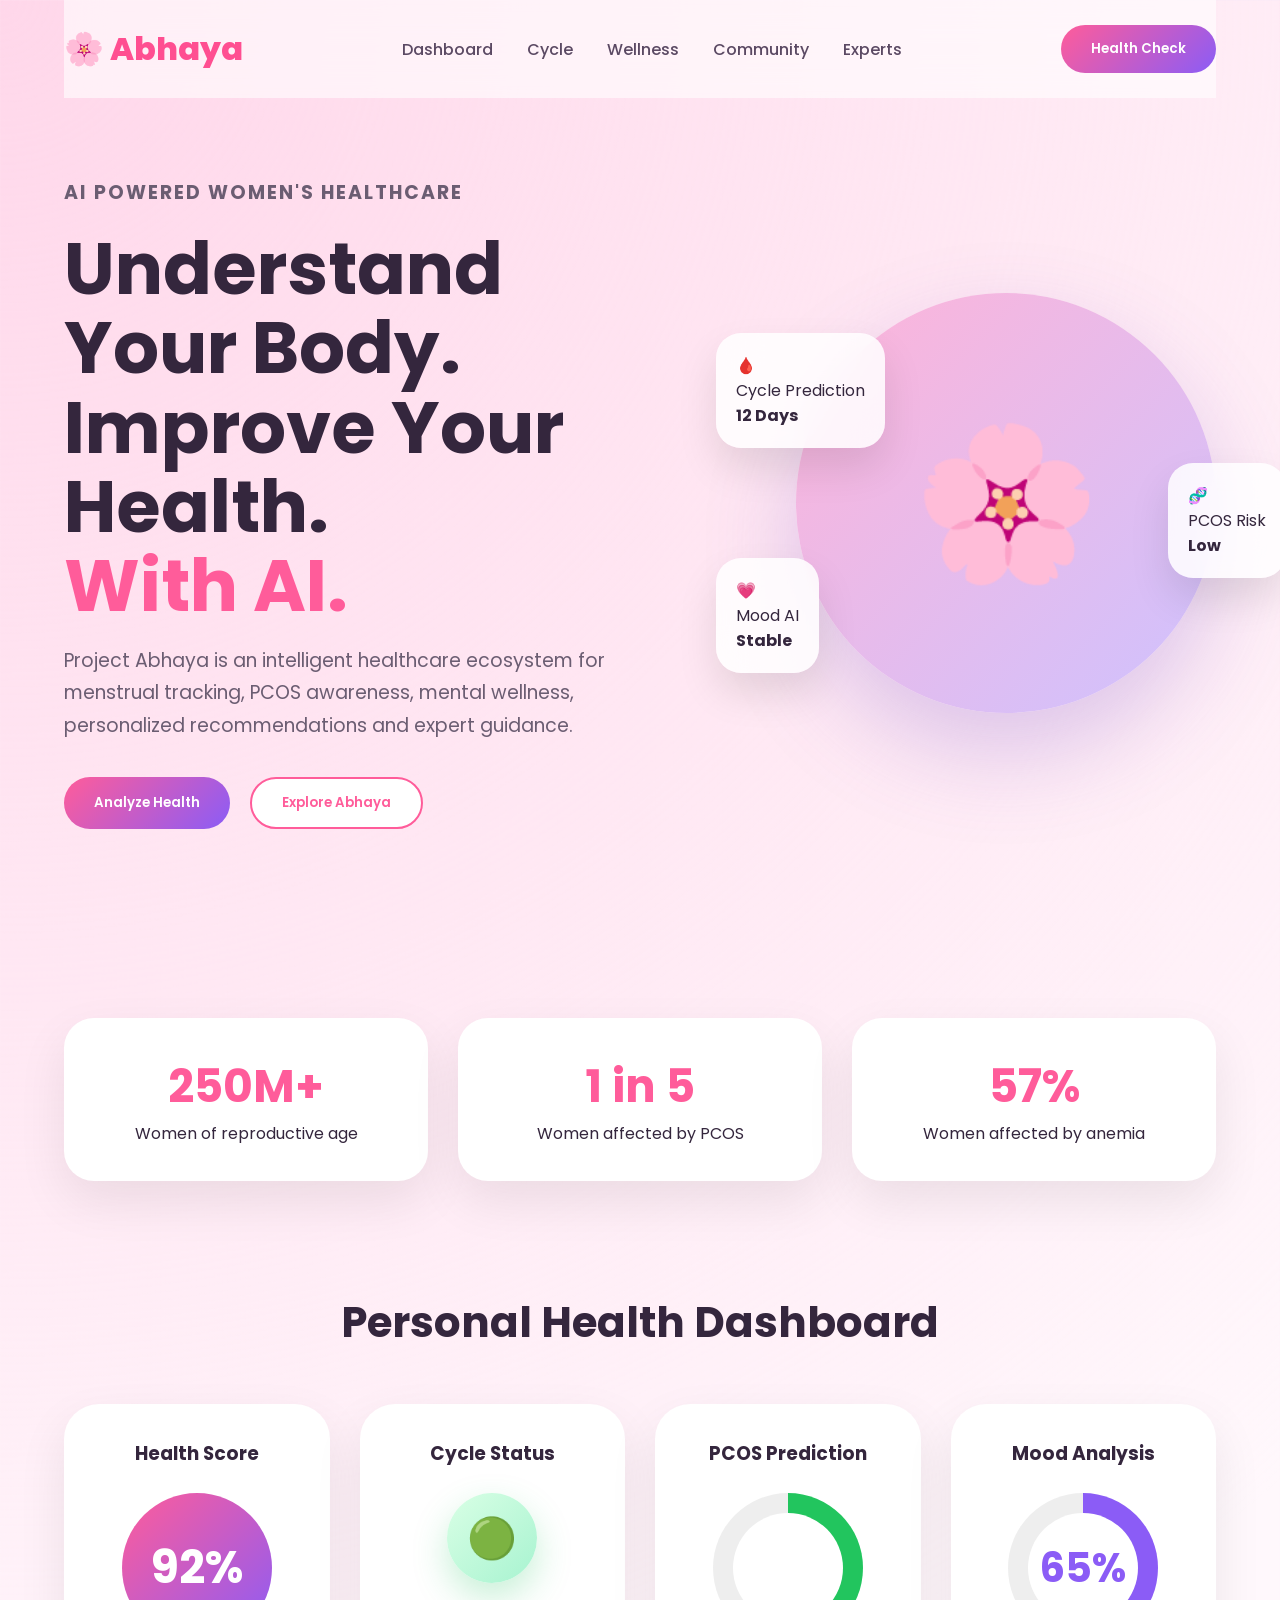
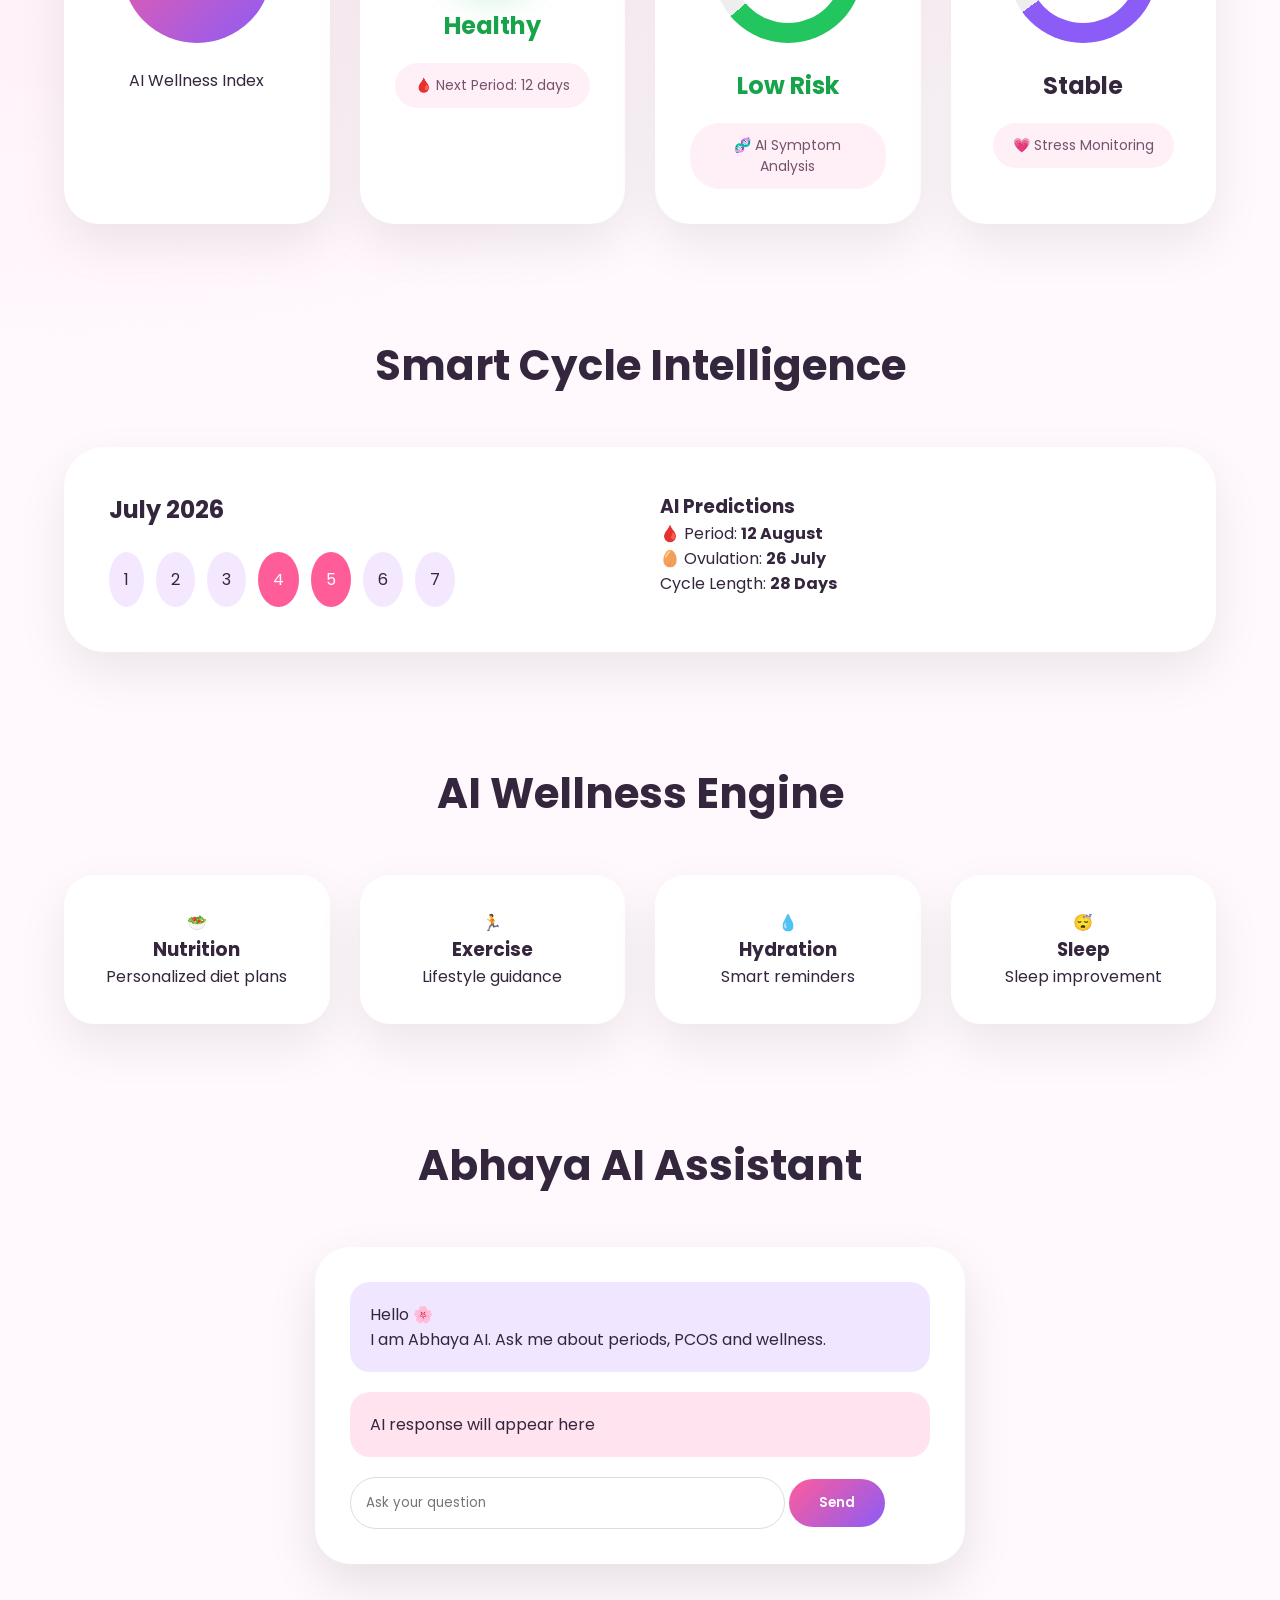
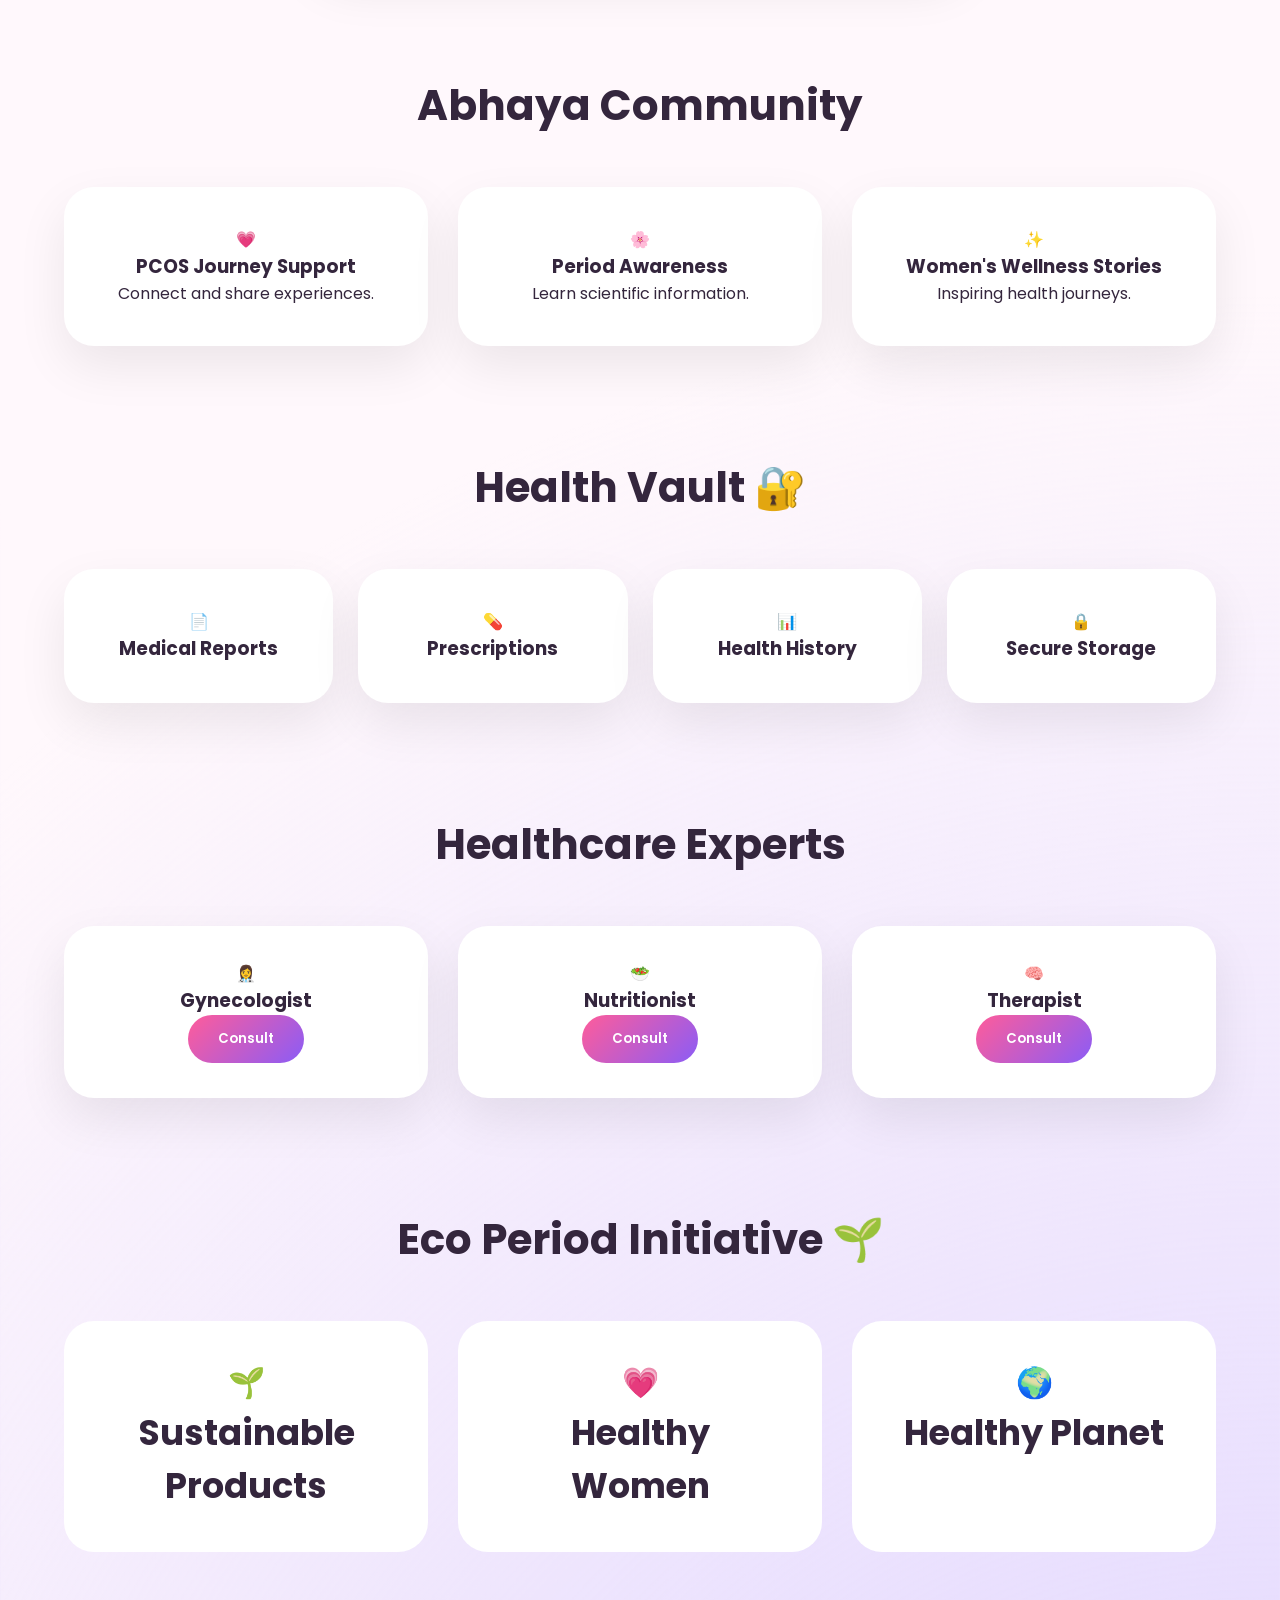
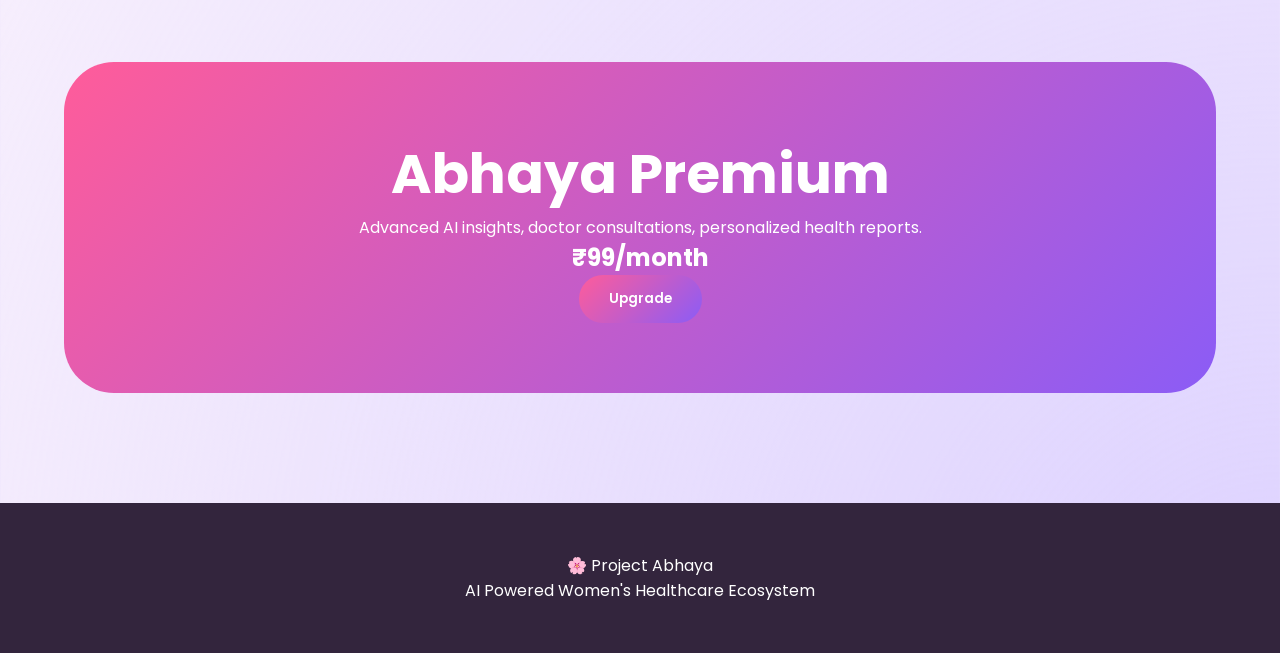
==== index.html @ 9168a709 "initial commit" ====
<!DOCTYPE html>
<html lang="en">

<head>

<meta charset="UTF-8">

<meta name="viewport" content="width=device-width, initial-scale=1.0">

<title>Project Abhaya | AI Women's Healthcare</title>


<link rel="stylesheet" href="style.css">


<link href="https://fonts.googleapis.com/css2?family=Poppins:wght@300;400;500;600;700;800&display=swap" rel="stylesheet">


</head>


<body>



<!-- NAVBAR -->

<nav>


<div class="logo">

🌸 Abhaya

</div>



<div class="nav-links">


<a href="#dashboard">
Dashboard
</a>


<a href="#cycle">
Cycle
</a>


<a href="#wellness">
Wellness
</a>


<a href="#community">
Community
</a>


<a href="#experts">
Experts
</a>


</div>



<button onclick="openAssessment()">

Health Check

</button>



</nav>







<!-- HERO SECTION -->


<section class="hero">



<div class="hero-text">


<p class="badge">

AI POWERED WOMEN'S HEALTHCARE

</p>



<h1>

Understand Your Body.

<br>

Improve Your Health.

<br>

<span>
With AI.
</span>


</h1>



<p>

Project Abhaya is an intelligent healthcare ecosystem
for menstrual tracking, PCOS awareness, mental wellness,
personalized recommendations and expert guidance.

</p>



<div class="hero-buttons">


<button onclick="openAssessment()">

Analyze Health

</button>



<button class="secondary">

Explore Abhaya

</button>



</div>


</div>






<div class="hero-image">


<div class="ai-orb">

🌸

</div>



<div class="floating-box box1">

🩸

<br>

Cycle Prediction

<br>

<b>

12 Days

</b>


</div>



<div class="floating-box box2">

🧬

<br>

PCOS Risk

<br>

<b>

Low

</b>


</div>



<div class="floating-box box3">

💗

<br>

Mood AI

<br>

<b>

Stable

</b>


</div>



</div>



</section>








<!-- STATISTICS -->


<section class="stats">


<div class="stat-card">

<h2>

250M+

</h2>

<p>

Women of reproductive age

</p>

</div>



<div class="stat-card">

<h2>

1 in 5

</h2>

<p>

Women affected by PCOS

</p>

</div>



<div class="stat-card">

<h2>

57%

</h2>

<p>

Women affected by anemia

</p>

</div>



</section>









<!-- HEALTH ASSESSMENT POPUP -->


<div id="popup">



<div class="assessment-card">



<h2>

🌸 Health Assessment

</h2>




<label>

Age

</label>


<input 
id="age"
type="number"
placeholder="Enter your age">






<label>

Cycle Pattern

</label>



<select id="cycle">


<option value="regular">

Regular

</option>


<option value="irregular">

Irregular

</option>


</select>






<label>

Symptoms

</label>




<div class="symptom">

<input id="acne" type="checkbox">

<span>

Acne

</span>

</div>





<div class="symptom">

<input id="hair" type="checkbox">

<span>

Hair Loss

</span>

</div>






<div class="symptom">

<input id="pain" type="checkbox">

<span>

Severe Pain

</span>

</div>







<div class="symptom">

<input id="weight" type="checkbox">

<span>

Weight Changes

</span>

</div>







<button onclick="generateReport()">

Generate AI Report

</button>



</div>


</div>









<!-- DASHBOARD -->


<section id="dashboard">


<h2 class="title">
Personal Health Dashboard
</h2>


<div class="dashboard">



<div class="dashboard-card">


<h3>
Health Score
</h3>


<div class="health-score" id="score">

92%

</div>


<p>
AI Wellness Index
</p>


</div>






<div class="dashboard-card">


<h3>
Cycle Status
</h3>


<div class="status-circle">

🟢

</div>


<h2 class="healthy">
Healthy
</h2>


<div class="info-pill">

🩸 Next Period: 12 days

</div>


</div>







<div class="dashboard-card">


<h3>
PCOS Prediction
</h3>



<div class="risk-meter">


<div class="risk-fill"></div>


</div>



<h2 class="low-risk">

Low Risk

</h2>


<div class="info-pill">

🧬 AI Symptom Analysis

</div>



</div>








<div class="dashboard-card">


<h3>
Mood Analysis
</h3>




<div class="mood-circle">


65%

</div>




<h2>

Stable

</h2>



<div class="info-pill">

💗 Stress Monitoring

</div>



</div>





</div>


</section>








<!-- CYCLE TRACKER -->


<section id="cycle">


<h2 class="title">

Smart Cycle Intelligence

</h2>




<div class="cycle-container">



<div class="calendar">


<h2>

July 2026

</h2>



<div class="days">


<span>
1
</span>

<span>
2
</span>

<span>
3
</span>

<span class="period">
4
</span>


<span class="period">
5
</span>


<span>
6
</span>


<span>
7
</span>



</div>


</div>





<div class="prediction">


<h3>

AI Predictions

</h3>


<p>

🩸 Period:
<b>
12 August
</b>

</p>



<p>

🥚 Ovulation:
<b>
26 July
</b>

</p>



<p>

Cycle Length:
<b>
28 Days
</b>

</p>


</div>



</div>


</section>









<!-- WELLNESS -->


<section id="wellness">


<h2 class="title">

AI Wellness Engine

</h2>



<div class="cards">



<div class="feature">

🥗

<h3>

Nutrition

</h3>


<p>

Personalized diet plans

</p>


</div>




<div class="feature">

🏃

<h3>

Exercise

</h3>


<p>

Lifestyle guidance

</p>


</div>





<div class="feature">

💧

<h3>

Hydration

</h3>


<p>

Smart reminders

</p>


</div>





<div class="feature">

😴

<h3>

Sleep

</h3>


<p>

Sleep improvement

</p>


</div>




</div>


</section>









<!-- AI CHAT -->


<section>


<h2 class="title">

Abhaya AI Assistant

</h2>




<div class="chat">


<div class="bot">

Hello 🌸

<br>

I am Abhaya AI.

Ask me about periods, PCOS and wellness.

</div>




<div id="reply">

AI response will appear here

</div>





<input id="question" placeholder="Ask your question">



<button onclick="chat()">

Send

</button>




</div>


</section>









<!-- COMMUNITY -->


<section id="community">


<h2 class="title">

Abhaya Community

</h2>



<div class="community-grid">


<div class="community-card">

💗

<h3>

PCOS Journey Support

</h3>


<p>

Connect and share experiences.

</p>


</div>





<div class="community-card">

🌸

<h3>

Period Awareness

</h3>


<p>

Learn scientific information.

</p>


</div>





<div class="community-card">

✨

<h3>

Women's Wellness Stories

</h3>


<p>

Inspiring health journeys.

</p>


</div>



</div>


</section>









<!-- HEALTH VAULT -->


<section>


<h2 class="title">

Health Vault 🔐

</h2>




<div class="vault-grid">


<div class="vault-card">

📄

<h3>

Medical Reports

</h3>

</div>



<div class="vault-card">

💊

<h3>

Prescriptions

</h3>

</div>



<div class="vault-card">

📊

<h3>

Health History

</h3>

</div>



<div class="vault-card">

🔒

<h3>

Secure Storage

</h3>

</div>



</div>


</section>








<!-- EXPERTS -->


<section id="experts">


<h2 class="title">

Healthcare Experts

</h2>



<div class="cards">



<div class="feature">

👩‍⚕️

<h3>

Gynecologist

</h3>


<button>

Consult

</button>


</div>





<div class="feature">

🥗

<h3>

Nutritionist

</h3>


<button>

Consult

</button>


</div>





<div class="feature">

🧠

<h3>

Therapist

</h3>


<button>

Consult

</button>


</div>




</div>


</section>









<!-- ECO -->


<section>


<h2 class="title">

Eco Period Initiative 🌱

</h2>



<div class="eco">



<div>

🌱

<h3>

Sustainable Products

</h3>

</div>



<div>

💗

<h3>

Healthy Women

</h3>

</div>




<div>

🌍

<h3>

Healthy Planet

</h3>

</div>



</div>


</section>








<!-- PREMIUM -->


<section>


<div class="premium">


<h1>

Abhaya Premium

</h1>



<p>

Advanced AI insights,
doctor consultations,
personalized health reports.

</p>



<h2>

₹99/month

</h2>



<button>

Upgrade

</button>



</div>


</section>








<footer>


🌸 Project Abhaya

<br>

AI Powered Women's Healthcare Ecosystem


</footer>





<script src="script.js"></script>


</body>

</html>
---- style.css ----
/* =========================================
   PROJECT ABHAYA
   FINAL COMPLETE STYLE.CSS
========================================= */


*{
    margin:0;
    padding:0;
    box-sizing:border-box;
    font-family:'Poppins',sans-serif;
}


html{

    scroll-behavior:smooth;

}



body{

    background:
    radial-gradient(circle at top left,#ffd7ea,transparent 35%),
    radial-gradient(circle at bottom right,#ddd2ff,transparent 35%),
    #fff8fc;


    color:#34263d;

    overflow-x:hidden;

}





/* ================= NAVBAR ================= */


nav{

    width:90%;

    margin:auto;

    padding:25px 0;


    display:flex;

    justify-content:space-between;

    align-items:center;


    position:sticky;

    top:0;

    z-index:100;


    background:rgba(255,255,255,.6);

    backdrop-filter:blur(20px);

}



.logo{

    font-size:32px;

    font-weight:800;

    color:#ff4f91;

}



.nav-links a{


    text-decoration:none;

    color:#5b4963;

    margin:0 15px;

    font-weight:500;

}



.nav-links a:hover{

    color:#ff4f91;

}







button{


    border:none;

    padding:14px 30px;

    border-radius:40px;


    background:

    linear-gradient(135deg,#ff5c9a,#8b5cf6);


    color:white;


    font-weight:600;


    cursor:pointer;


    transition:.3s;


}



button:hover{


    transform:translateY(-4px);


    box-shadow:

    0 15px 30px rgba(255,92,154,.3);


}









/* ================= HERO ================= */


.hero{


    width:90%;

    min-height:90vh;

    margin:auto;


    display:flex;

    justify-content:space-between;

    align-items:center;


}



.hero-text{


    width:52%;


}



.badge{


    color:#ff5c9a;

    font-weight:700;

    letter-spacing:2px;


}




.hero h1{


    font-size:72px;


    line-height:1.1;


    margin:20px 0;


}




.hero h1 span{


    color:#ff5c9a;


}





.hero p{


    color:#6b5d72;

    font-size:19px;

    line-height:1.7;


}



.hero-buttons{


    margin-top:35px;


    display:flex;

    gap:20px;


}



.secondary{


    background:white;

    color:#ff5c9a;

    border:2px solid #ff5c9a;


}






/* HERO VISUAL */


.hero-image{

    position:relative;

}



.ai-orb{


    height:420px;

    width:420px;


    border-radius:50%;


    display:flex;

    justify-content:center;

    align-items:center;


    font-size:150px;


    background:

    linear-gradient(135deg,#ffb4d8,#cec2ff);


    box-shadow:

    0 40px 90px rgba(120,80,200,.25);


    animation:float 4s infinite;


}



@keyframes float{


50%{

transform:translateY(-25px);

}


}



.floating-box{


    position:absolute;


    background:rgba(255,255,255,.85);


    padding:20px;


    border-radius:25px;


    box-shadow:

    0 20px 40px rgba(0,0,0,.1);


    backdrop-filter:blur(20px);


}



.box1{

    top:40px;

    left:-80px;


}


.box2{


    right:-70px;

    top:170px;


}



.box3{


    bottom:40px;

    left:-80px;


}









/* ================= GENERAL ================= */


section{


    width:90%;

    margin:110px auto;


}



.title{


    text-align:center;


    font-size:42px;


    margin-bottom:50px;


}









/* ================= STATS ================= */


.stats{


    display:grid;


    grid-template-columns:repeat(3,1fr);


    gap:30px;


}



.stat-card{


    background:white;


    padding:35px;


    border-radius:30px;


    text-align:center;


    box-shadow:

    0 20px 50px rgba(0,0,0,.08);


}



.stat-card h2{


    font-size:45px;


    color:#ff5c9a;


}










/* ================= DASHBOARD ================= */



.dashboard{


    display:grid;


    grid-template-columns:repeat(auto-fit,minmax(250px,1fr));


    gap:30px;


}



.dashboard-card{


    background:white;


    padding:35px;


    border-radius:35px;


    text-align:center;


    box-shadow:

    0 20px 50px rgba(0,0,0,.08);


}



.health-score{


    height:150px;


    width:150px;


    margin:25px auto;


    border-radius:50%;


    display:flex;


    align-items:center;


    justify-content:center;


    background:

    linear-gradient(135deg,#ff5c9a,#8b5cf6);


    color:white;


    font-size:45px;


    font-weight:700;


}









/* ================= CYCLE ================= */


.cycle-container{


    display:grid;


    grid-template-columns:1fr 1fr;


    gap:40px;


    background:white;


    padding:45px;


    border-radius:40px;


    box-shadow:

    0 20px 50px rgba(0,0,0,.08);


}



.days{


    display:flex;

    flex-wrap:wrap;

    gap:12px;

    margin-top:25px;


}



.days span{


    background:#f4e8ff;


    padding:15px;


    border-radius:50%;


}



.days .period{


    background:#ff5c9a;

    color:white;


}









/* ================= FEATURE CARDS ================= */



.cards{


    display:grid;


    grid-template-columns:repeat(auto-fit,minmax(220px,1fr));


    gap:30px;


}



.feature{


    background:white;


    padding:35px;


    border-radius:30px;


    text-align:center;


    box-shadow:

    0 20px 50px rgba(0,0,0,.08);


    transition:.3s;


}



.feature:hover{


    transform:translateY(-12px);


}









/* ================= CHAT ================= */



.chat{


    max-width:650px;


    margin:auto;


    background:white;


    padding:35px;


    border-radius:35px;


    box-shadow:

    0 20px 50px rgba(0,0,0,.1);


}



.bot{


    background:#f1e6ff;


    padding:20px;


    border-radius:20px;


}



#reply{


    background:#ffe3ef;


    padding:20px;


    border-radius:20px;


    margin:20px 0;


}



.chat input{


    width:75%;


    padding:15px;


    border-radius:30px;


    border:1px solid #ddd;


}









/* ================= COMMUNITY ================= */


.community-grid{


    display:grid;


    grid-template-columns:repeat(3,1fr);


    gap:30px;


}



.community-card{


    background:white;


    padding:40px;


    border-radius:30px;


    text-align:center;


    box-shadow:

    0 20px 50px rgba(0,0,0,.08);


    transition:.3s;


}



.community-card:hover{


    transform:translateY(-10px);


}









/* ================= VAULT ================= */


.vault-grid{


    display:grid;


    grid-template-columns:repeat(4,1fr);


    gap:25px;


}



.vault-card{


    background:white;


    padding:40px;


    border-radius:30px;


    text-align:center;


    box-shadow:

    0 20px 50px rgba(0,0,0,.08);


}









/* ================= ECO ================= */


.eco{


    display:grid;


    grid-template-columns:repeat(3,1fr);


    gap:30px;


}



.eco div{


    background:white;


    padding:40px;


    border-radius:30px;


    text-align:center;


    font-size:30px;


}









/* ================= PREMIUM ================= */


.premium{


    padding:70px;


    border-radius:50px;


    text-align:center;


    color:white;


    background:

    linear-gradient(135deg,#ff5c9a,#8b5cf6);


}



.premium h1{


    font-size:55px;


}









/* ================= ASSESSMENT POPUP ================= */


#popup{


    position:fixed;


    inset:0;


    background:rgba(20,10,30,.5);


    display:none;


    justify-content:center;


    align-items:center;


    padding:20px;


    z-index:9999;


    overflow-y:auto;


}




.assessment-card{


    width:100%;


    max-width:430px;


    max-height:90vh;


    overflow-y:auto;


    background:white;


    padding:35px;


    border-radius:35px;


    box-shadow:

    0 30px 80px rgba(0,0,0,.25);


}





.assessment-card h2{


    text-align:center;


    color:#ff4f91;


    margin-bottom:25px;


}





.assessment-card label{


    display:block;


    margin-top:15px;


    margin-bottom:8px;


    font-weight:600;


}





.assessment-card input,
.assessment-card select{


    width:100%;


    padding:14px;


    border-radius:15px;


    border:1px solid #ddd;


}





.symptom{


    display:flex;


    align-items:center;


    gap:12px;


    background:#fff0f7;


    padding:12px;


    border-radius:15px;


    margin:10px 0;


}



.symptom input{


    width:18px;


}






.assessment-card button{


    width:100%;


    margin-top:20px;


}









footer{


    padding:50px;


    text-align:center;


    background:#33253d;


    color:white;


}









/* ================= MOBILE ================= */



@media(max-width:900px){


nav{


    flex-direction:column;


    gap:20px;


}



.nav-links{


    display:none;


}



.hero{


    flex-direction:column;


    text-align:center;


}



.hero-text{


    width:100%;


}



.hero h1{


    font-size:45px;


}



.ai-orb{


    height:300px;


    width:300px;


    font-size:100px;


}



.stats,
.community-grid,
.vault-grid,
.eco{


    grid-template-columns:1fr;


}



.cycle-container{


    grid-template-columns:1fr;


}



.hero-buttons{


    justify-content:center;


}


}
/* ================= DASHBOARD ENHANCEMENTS ================= */



.status-circle{

    height:90px;
    width:90px;

    margin:25px auto;

    border-radius:50%;

    display:flex;

    align-items:center;
    justify-content:center;

    font-size:40px;


    background:
    linear-gradient(135deg,#d9ffe5,#a7f3d0);


    box-shadow:
    0 15px 35px rgba(34,197,94,.25);

}



.healthy{

    color:#16a34a;

}





.info-pill{

    margin-top:20px;

    display:inline-block;

    padding:12px 20px;

    border-radius:30px;


    background:#fff0f7;


    color:#76536d;

    font-size:14px;

}






/* PCOS RISK */

.risk-meter{

    width:150px;

    height:150px;

    margin:25px auto;


    border-radius:50%;


    background:

    conic-gradient(
    #22c55e 0deg,
    #22c55e 230deg,
    #eee 230deg
    );


    display:flex;

    align-items:center;

    justify-content:center;


    position:relative;

}



.risk-meter::after{


    content:"";

    height:110px;

    width:110px;


    background:white;

    border-radius:50%;


    position:absolute;


}





.low-risk{


    color:#16a34a;

}






/* MOOD */

.mood-circle{


    height:150px;

    width:150px;


    margin:25px auto;


    border-radius:50%;


    display:flex;

    align-items:center;

    justify-content:center;


    font-size:40px;

    font-weight:700;


    color:#8b5cf6;



    background:

    conic-gradient(
    #8b5cf6 0deg,
    #8b5cf6 234deg,
    #eee 234deg
    );



    position:relative;


}



.mood-circle::after{


    content:"";

    position:absolute;


    height:110px;

    width:110px;


    background:white;


    border-radius:50%;


}





.mood-circle{

    z-index:1;

}



.mood-circle::before{


    content:"";

}





.mood-circle{

    isolation:isolate;

}



.mood-circle::after{

    z-index:-1;

}
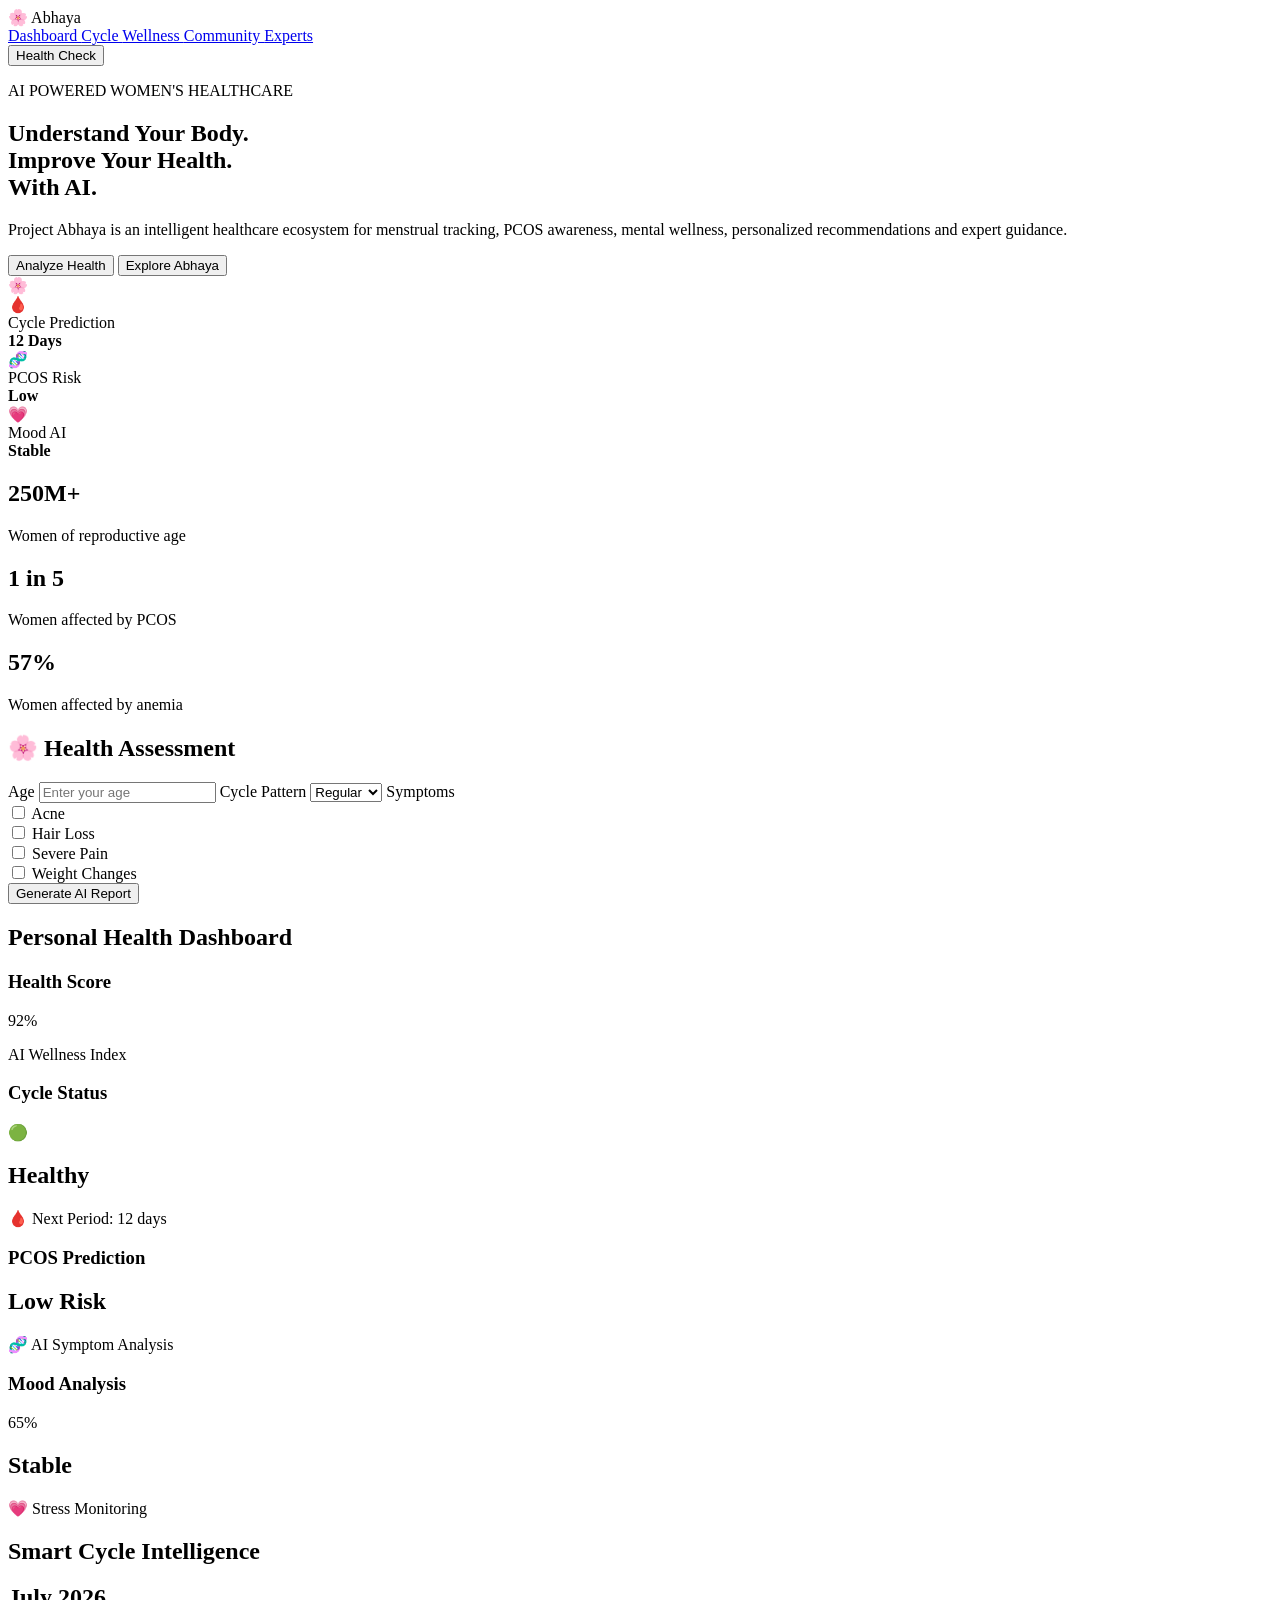
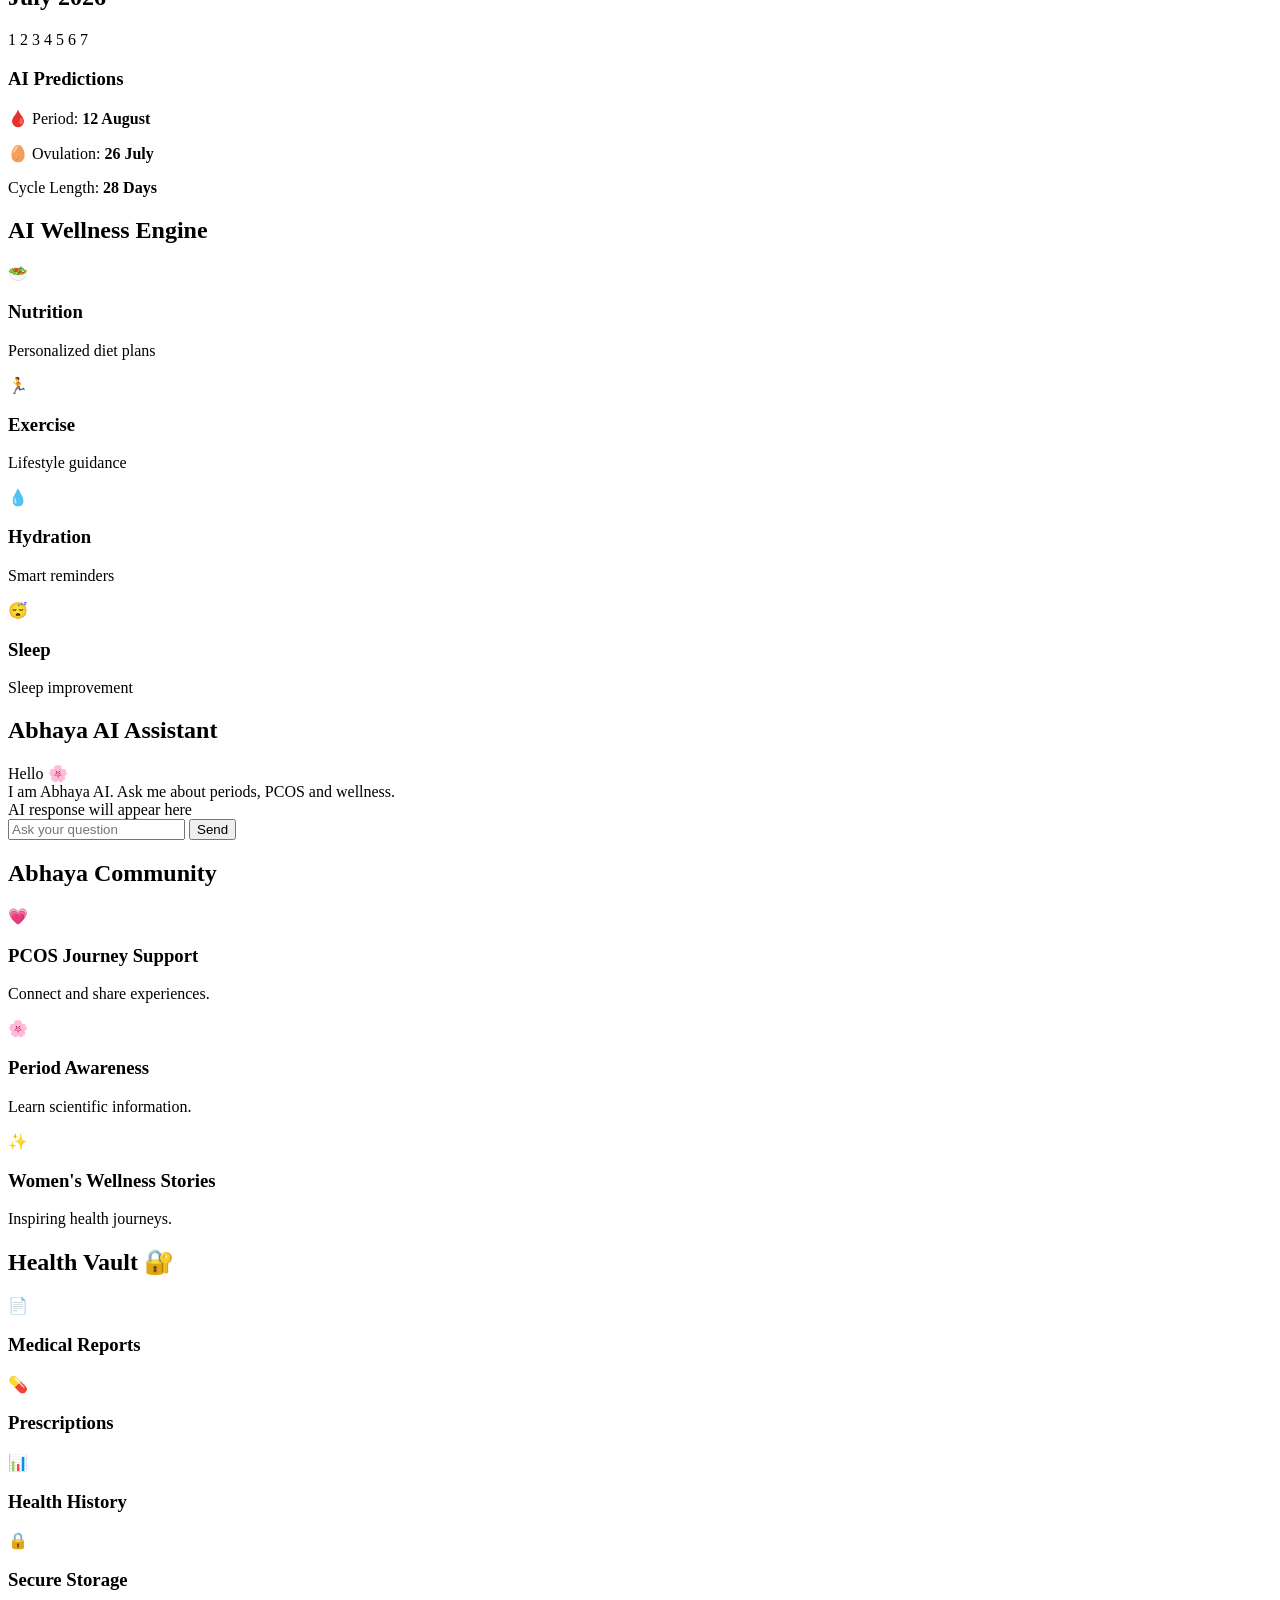
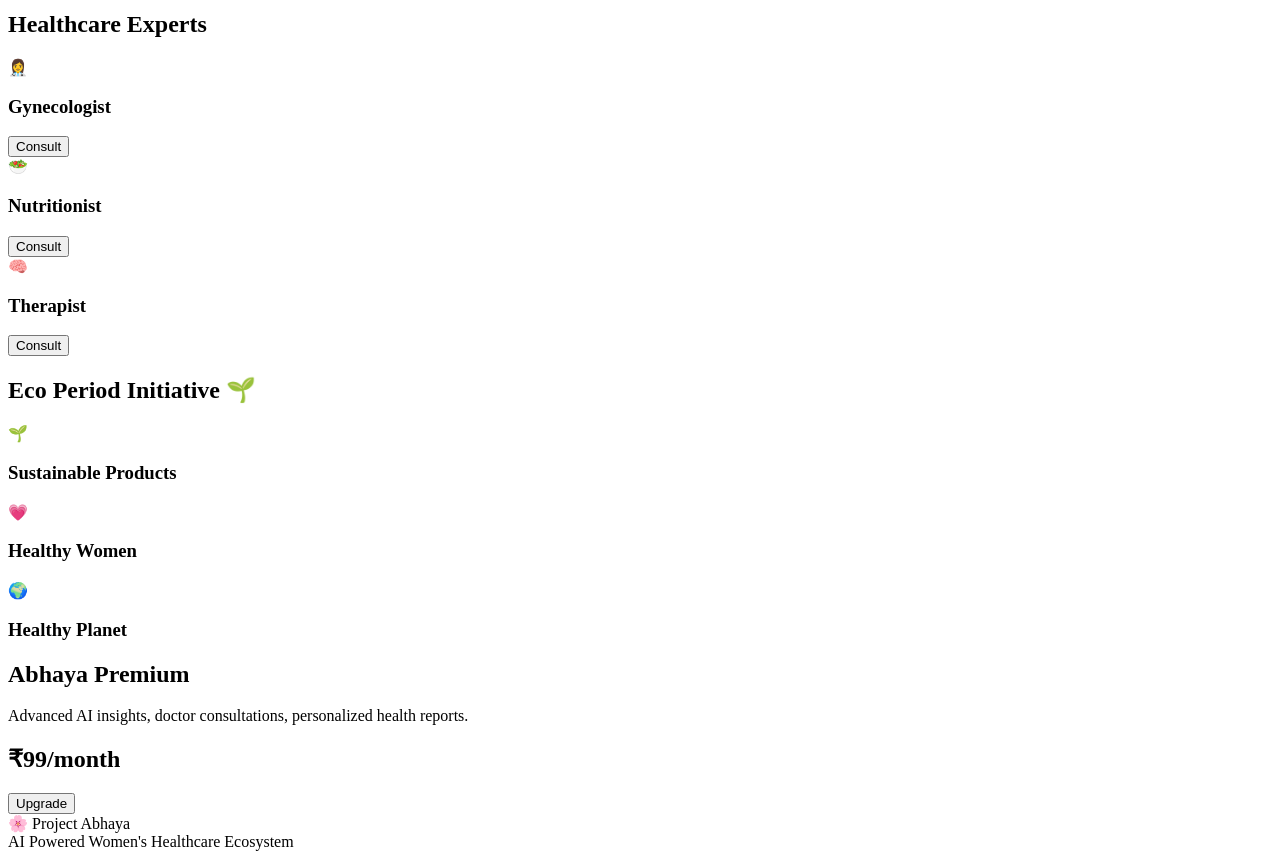
==== commit d2442f80: "Add initial HTML structure for Project Abhaya" ====
--- a/index.html
+++ b/index.html
@@ -659,6 +659,7 @@
 
 
 
+
 <!-- CYCLE TRACKER -->
 
 
@@ -1424,4 +1425,4 @@
 
 </body>
 
-</html>+</html>
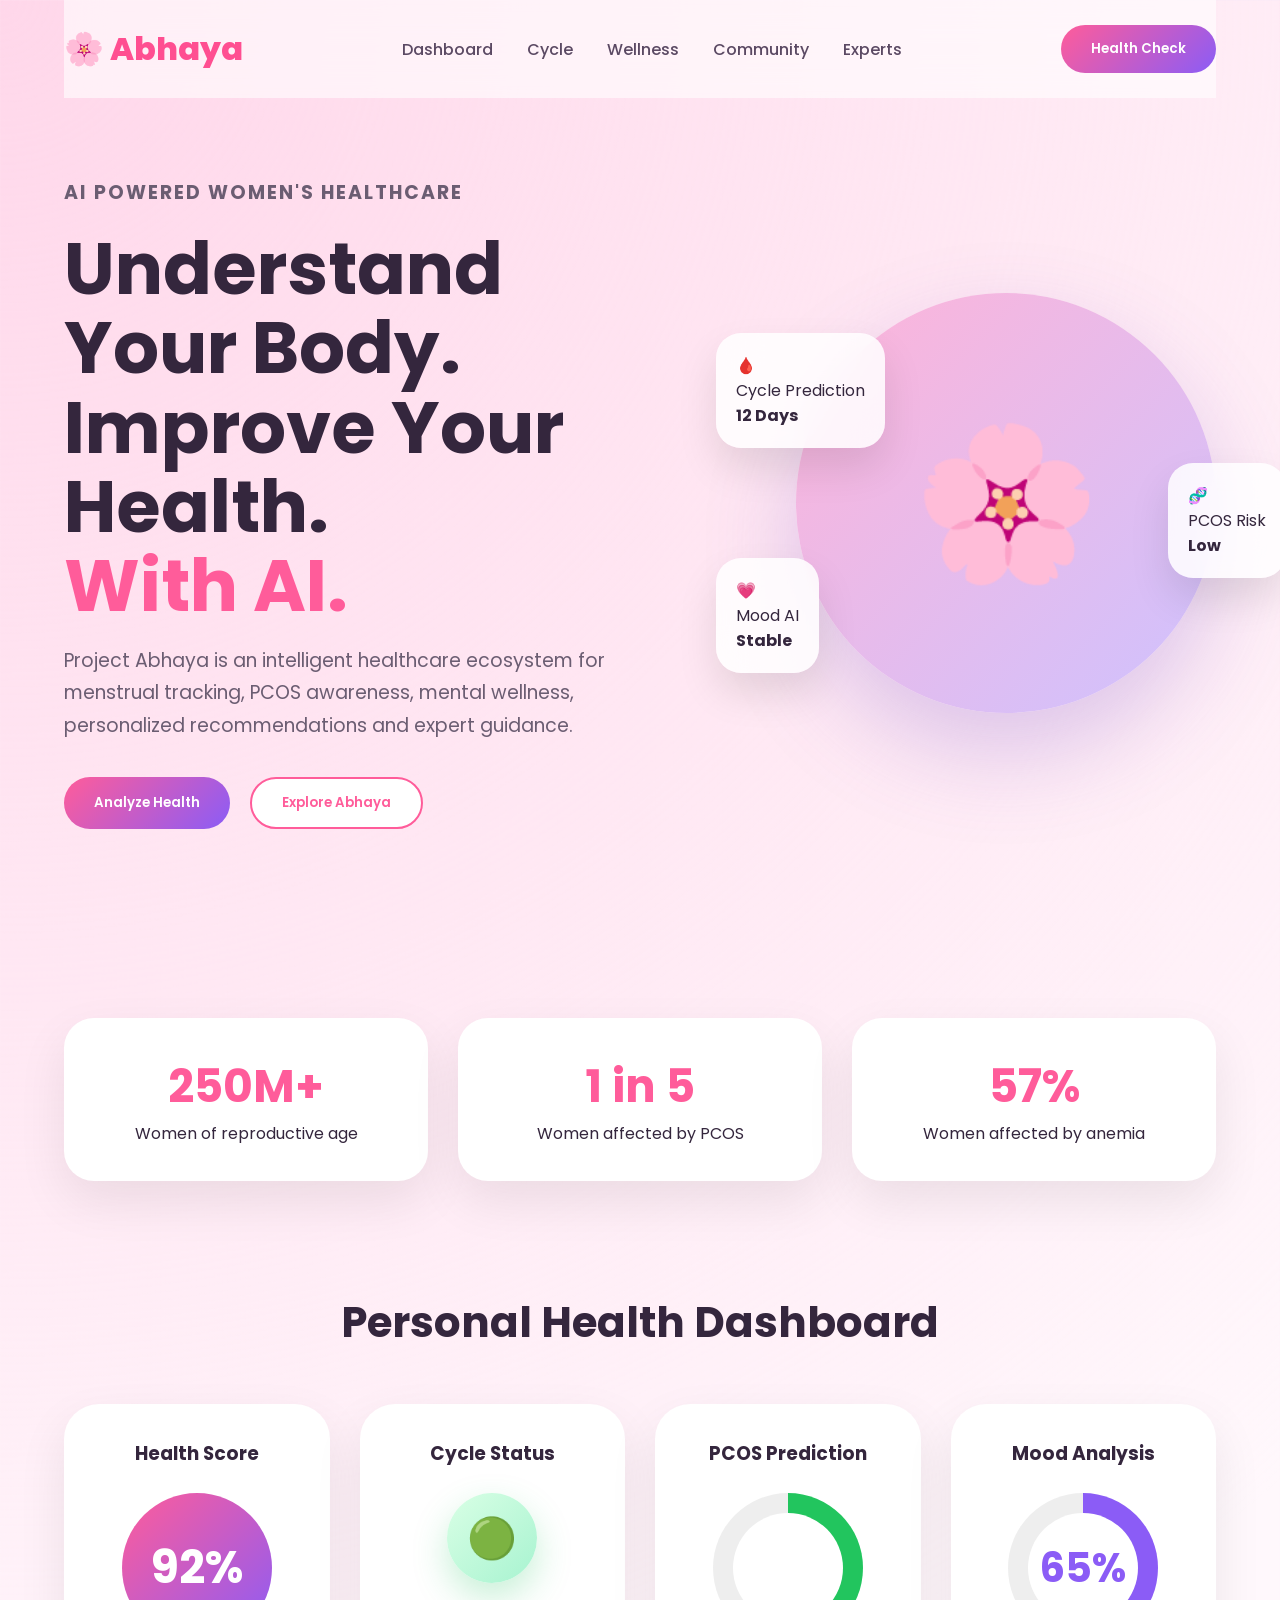
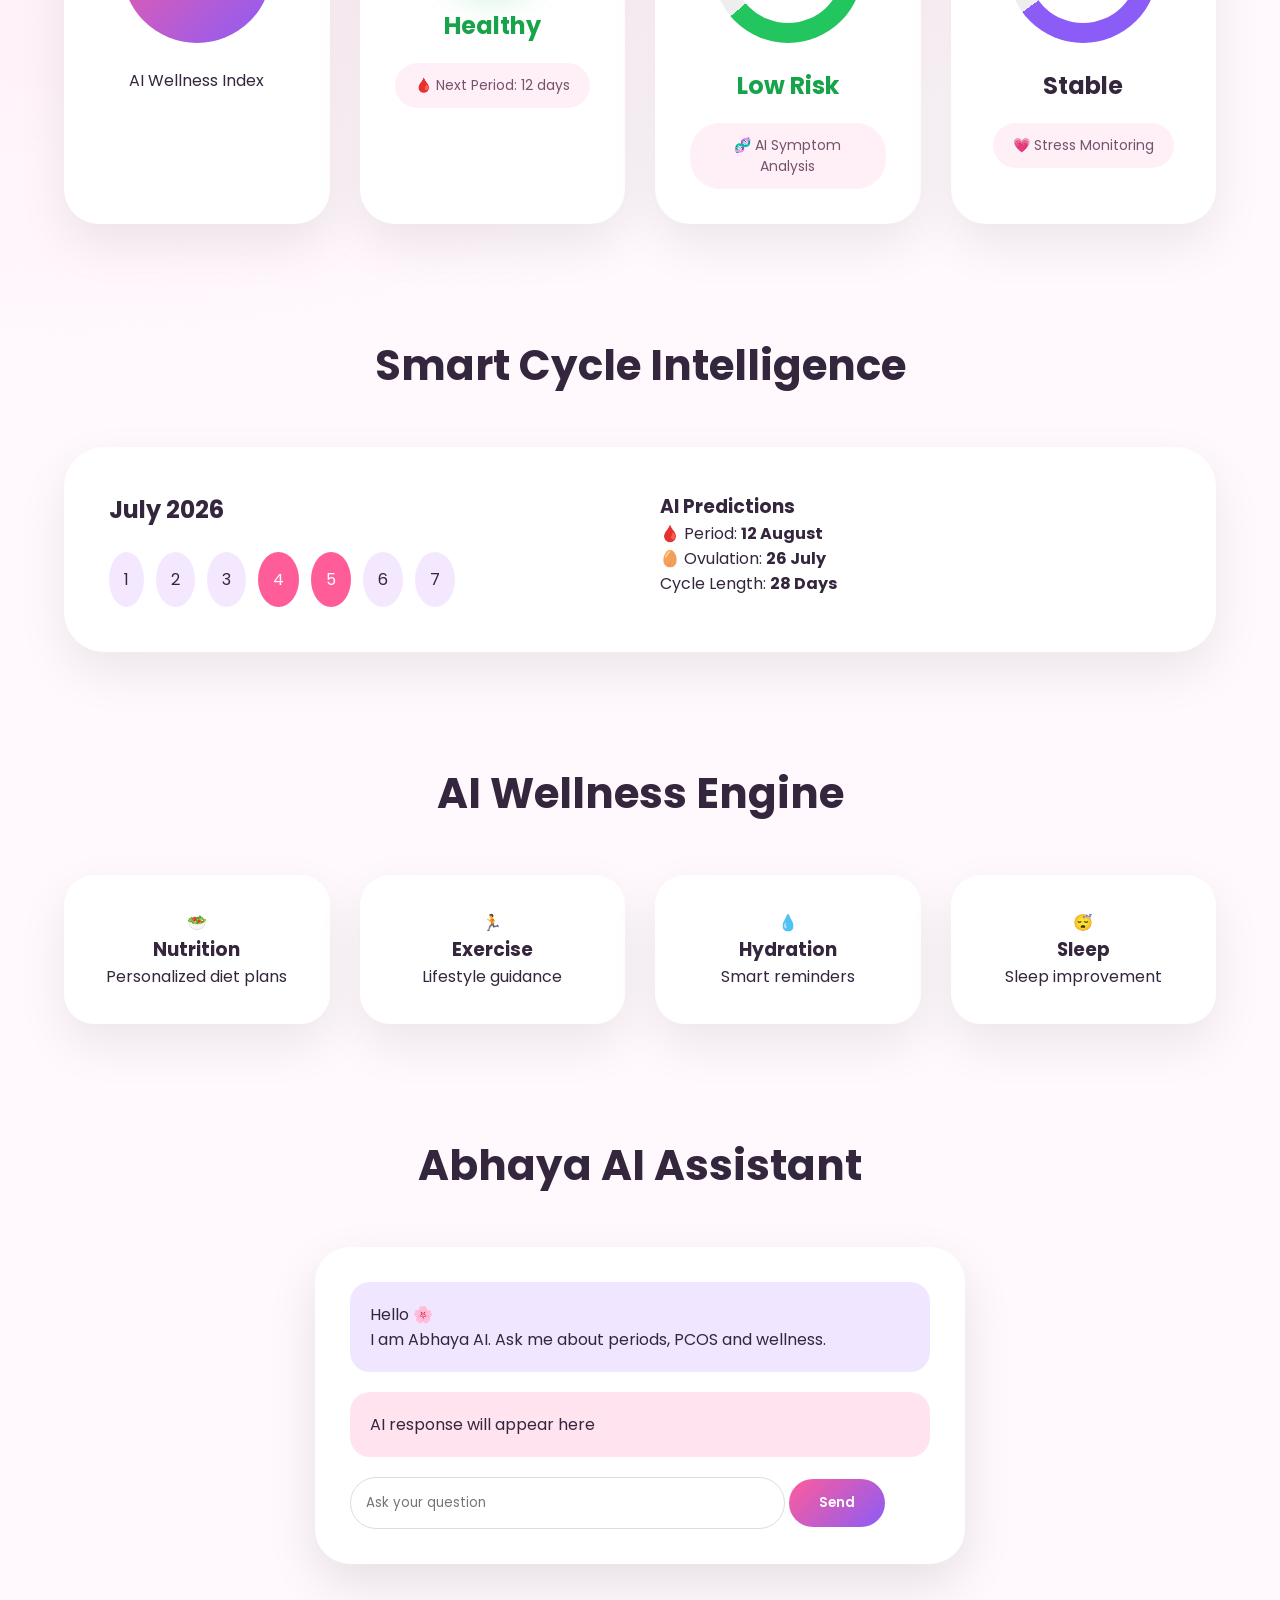
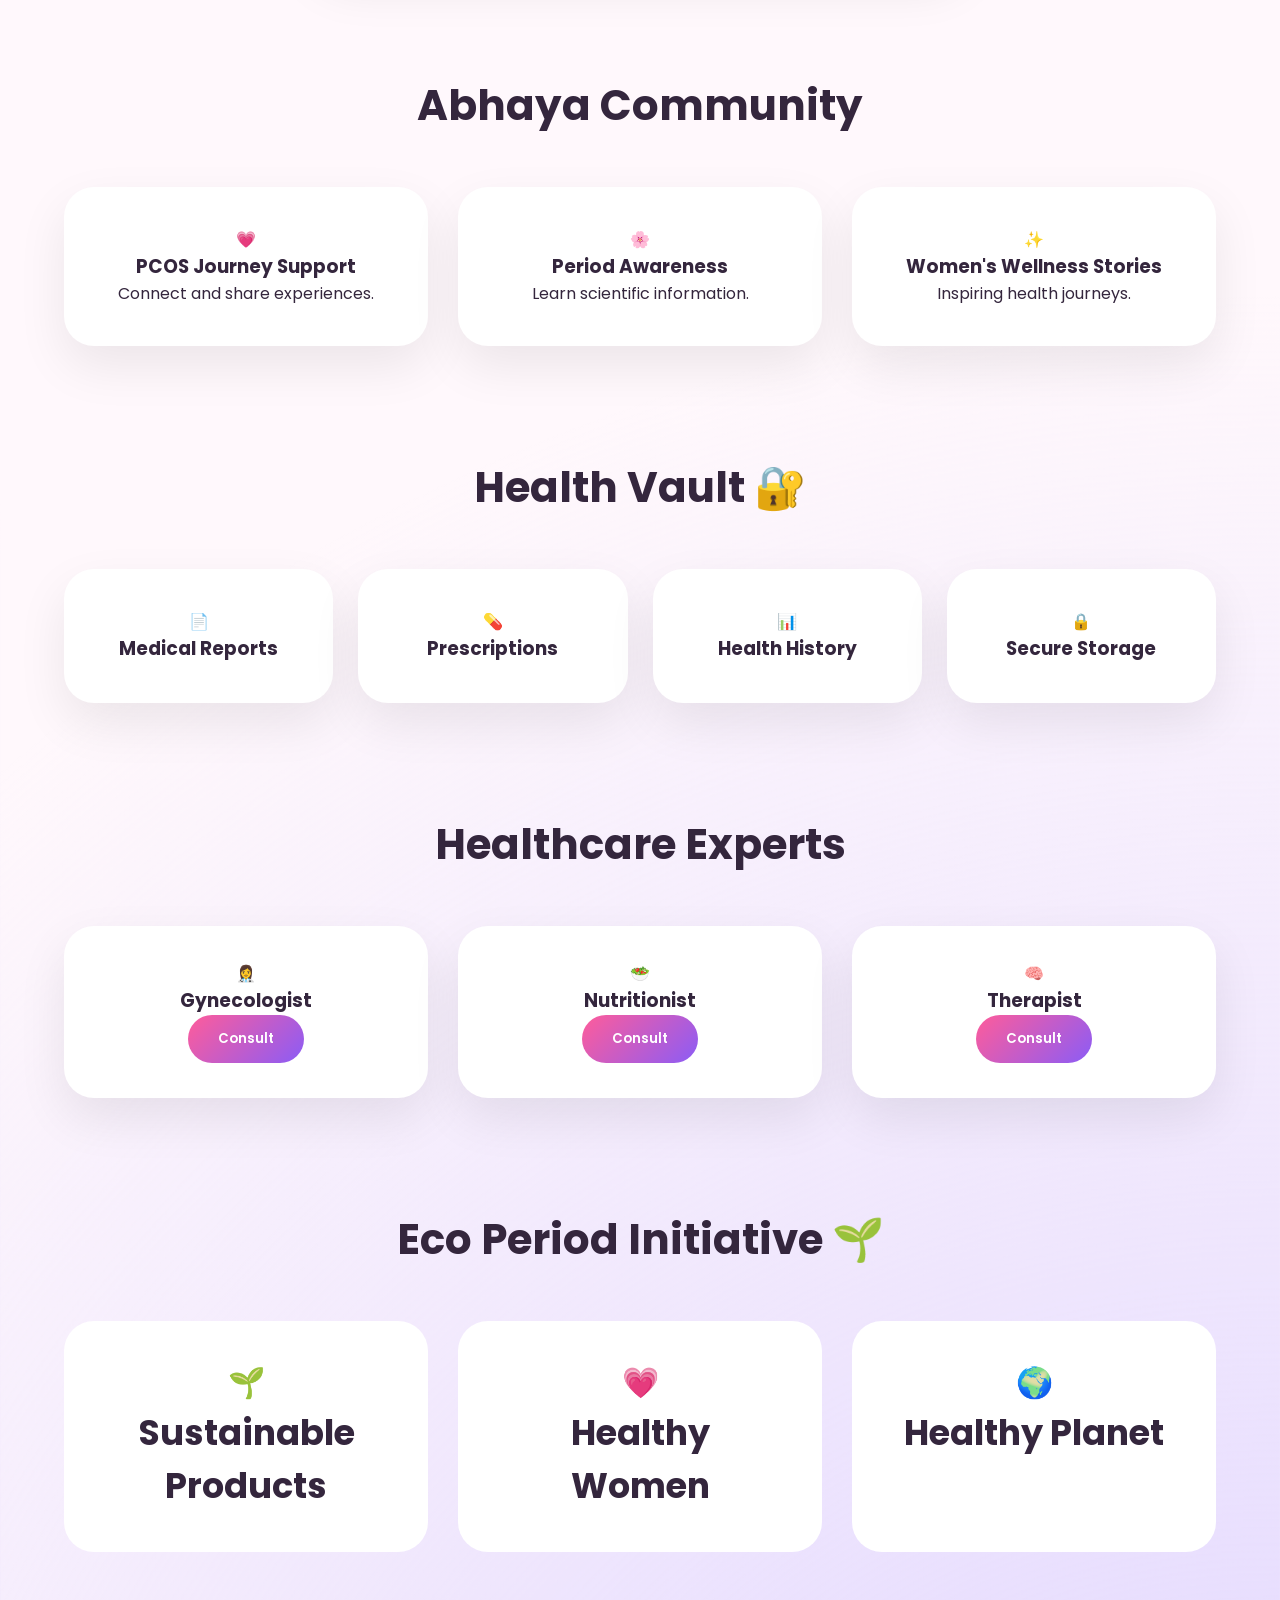
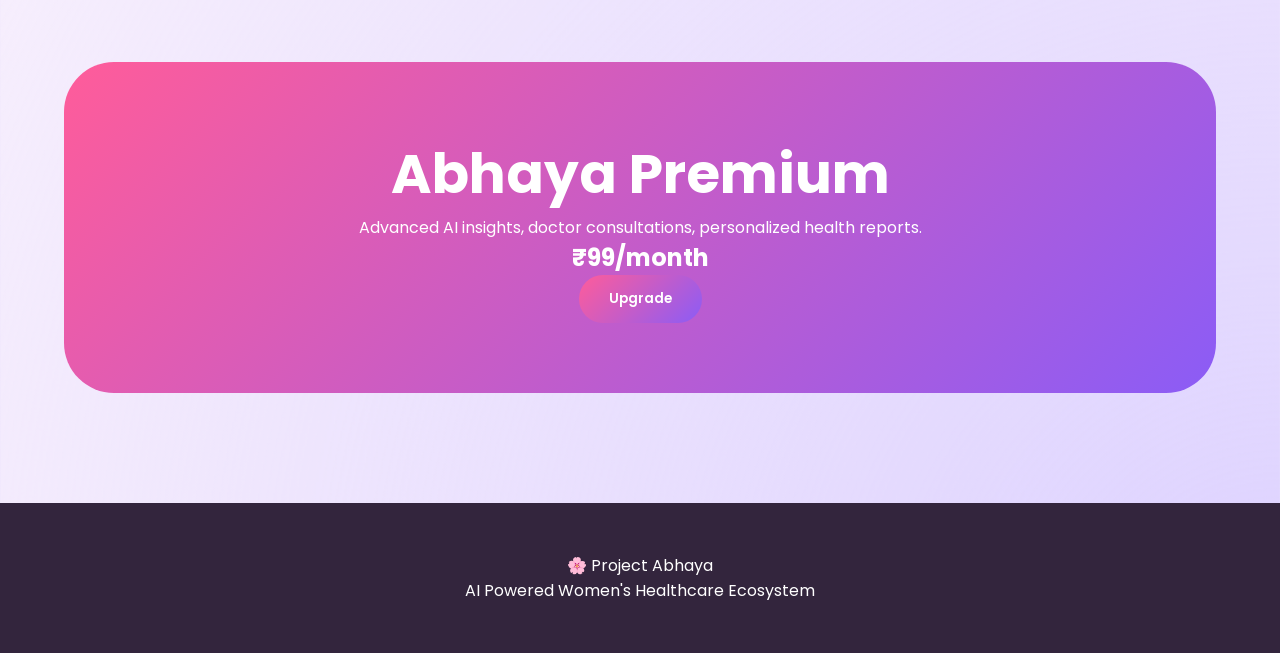
==== commit 511c3704: "feat: implement anonymous community forum with live MongoDB Atlas storage" ====
--- a/index.html
+++ b/index.html
@@ -1,1428 +1,258 @@
 <!DOCTYPE html>
 <html lang="en">
-
 <head>
-
-<meta charset="UTF-8">
-
-<meta name="viewport" content="width=device-width, initial-scale=1.0">
-
-<title>Project Abhaya | AI Women's Healthcare</title>
-
-
-<link rel="stylesheet" href="style.css">
-
-
-<link href="https://fonts.googleapis.com/css2?family=Poppins:wght@300;400;500;600;700;800&display=swap" rel="stylesheet">
-
-
+    <meta charset="UTF-8">
+    <meta name="viewport" content="width=device-width, initial-scale=1.0">
+    <title>Project Abhaya | AI Women's Healthcare</title>
+    <link rel="stylesheet" href="style.css">
+    <link href="https://fonts.googleapis.com/css2?family=Poppins:wght@300;400;500;600;700;800&display=swap" rel="stylesheet">
 </head>
-
-
 <body>
 
-
-
-<!-- NAVBAR -->
-
 <nav>
-
-
-<div class="logo">
-
-🌸 Abhaya
-
+    <div class="logo">🌸 Abhaya</div>
+    <div class="nav-links">
+        <a href="#dashboard">Dashboard</a>
+        <a href="#cycle">Cycle</a>
+        <a href="#wellness">Wellness</a>
+        <a href="#community">Community</a>
+        <a href="#experts">Experts</a>
+    </div>
+    <button onclick="openAssessment()">Health Check</button>
+</nav>
+
+<section class="hero">
+    <div class="hero-text">
+        <p class="badge">AI POWERED WOMEN'S HEALTHCARE</p>
+        <h1>Understand Your Body.<br>Improve Your Health.<br><span>With AI.</span></h1>
+        <p>Project Abhaya is an intelligent healthcare ecosystem for menstrual tracking, PCOS awareness, mental wellness, personalized recommendations and expert guidance.</p>
+        <div class="hero-buttons">
+            <button onclick="openAssessment()">Analyze Health</button>
+            <button class="secondary">Explore Abhaya</button>
+        </div>
+    </div>
+    <div class="hero-image">
+        <div class="ai-orb">🌸</div>
+        <div class="floating-box box1">
+            🩸<br>Cycle Prediction<br><b>12 Days</b>
+        </div>
+        <div class="floating-box box2">
+            🧬<br>PCOS Risk<br><b>Low</b>
+        </div>
+        <div class="floating-box box3">
+            💗<br>Mood AI<br><b>Stable</b>
+        </div>
+    </div>
+</section>
+
+<section class="stats">
+    <div class="stat-card">
+        <h2>250M+</h2>
+        <p>Women of reproductive age</p>
+    </div>
+    <div class="stat-card">
+        <h2>1 in 5</h2>
+        <p>Women affected by PCOS</p>
+    </div>
+    <div class="stat-card">
+        <h2>57%</h2>
+        <p>Women affected by anemia</p>
+    </div>
+</section>
+
+<div id="popup">
+    <div class="assessment-card">
+        <h2>🌸 Health Assessment</h2>
+        <label>Age</label>
+        <input id="age" type="number" placeholder="Enter your age">
+        <label>Cycle Pattern</label>
+        <select id="cycle">
+            <option value="regular">Regular</option>
+            <option value="irregular">Irregular</option>
+        </select>
+        <label>Symptoms</label>
+        <div class="symptom">
+            <input id="acne" type="checkbox">
+            <span>Acne</span>
+        </div>
+        <div class="symptom">
+            <input id="hair" type="checkbox">
+            <span>Hair Loss</span>
+        </div>
+        <div class="symptom">
+            <input id="pain" type="checkbox">
+            <span>Severe Pain</span>
+        </div>
+        <div class="symptom">
+            <input id="weight" type="checkbox">
+            <span>Weight Changes</span>
+        </div>
+        <button onclick="generateReport()">Generate AI Report</button>
+    </div>
 </div>
 
-
-
-<div class="nav-links">
-
-
-<a href="#dashboard">
-Dashboard
-</a>
-
-
-<a href="#cycle">
-Cycle
-</a>
-
-
-<a href="#wellness">
-Wellness
-</a>
-
-
-<a href="#community">
-Community
-</a>
-
-
-<a href="#experts">
-Experts
-</a>
-
-
-</div>
-
-
-
-<button onclick="openAssessment()">
-
-Health Check
-
-</button>
-
-
-
-</nav>
-
-
-
-
-
-
-
-<!-- HERO SECTION -->
-
-
-<section class="hero">
-
-
-
-<div class="hero-text">
-
-
-<p class="badge">
-
-AI POWERED WOMEN'S HEALTHCARE
-
-</p>
-
-
-
-<h1>
-
-Understand Your Body.
-
-<br>
-
-Improve Your Health.
-
-<br>
-
-<span>
-With AI.
-</span>
-
-
-</h1>
-
-
-
-<p>
-
-Project Abhaya is an intelligent healthcare ecosystem
-for menstrual tracking, PCOS awareness, mental wellness,
-personalized recommendations and expert guidance.
-
-</p>
-
-
-
-<div class="hero-buttons">
-
-
-<button onclick="openAssessment()">
-
-Analyze Health
-
-</button>
-
-
-
-<button class="secondary">
-
-Explore Abhaya
-
-</button>
-
-
-
-</div>
-
-
-</div>
-
-
-
-
-
-
-<div class="hero-image">
-
-
-<div class="ai-orb">
-
-🌸
-
-</div>
-
-
-
-<div class="floating-box box1">
-
-🩸
-
-<br>
-
-Cycle Prediction
-
-<br>
-
-<b>
-
-12 Days
-
-</b>
-
-
-</div>
-
-
-
-<div class="floating-box box2">
-
-🧬
-
-<br>
-
-PCOS Risk
-
-<br>
-
-<b>
-
-Low
-
-</b>
-
-
-</div>
-
-
-
-<div class="floating-box box3">
-
-💗
-
-<br>
-
-Mood AI
-
-<br>
-
-<b>
-
-Stable
-
-</b>
-
-
-</div>
-
-
-
-</div>
-
-
-
-</section>
-
-
-
-
-
-
-
-
-<!-- STATISTICS -->
-
-
-<section class="stats">
-
-
-<div class="stat-card">
-
-<h2>
-
-250M+
-
-</h2>
-
-<p>
-
-Women of reproductive age
-
-</p>
-
-</div>
-
-
-
-<div class="stat-card">
-
-<h2>
-
-1 in 5
-
-</h2>
-
-<p>
-
-Women affected by PCOS
-
-</p>
-
-</div>
-
-
-
-<div class="stat-card">
-
-<h2>
-
-57%
-
-</h2>
-
-<p>
-
-Women affected by anemia
-
-</p>
-
-</div>
-
-
-
-</section>
-
-
-
-
-
-
-
-
-
-<!-- HEALTH ASSESSMENT POPUP -->
-
-
-<div id="popup">
-
-
-
-<div class="assessment-card">
-
-
-
-<h2>
-
-🌸 Health Assessment
-
-</h2>
-
-
-
-
-<label>
-
-Age
-
-</label>
-
-
-<input 
-id="age"
-type="number"
-placeholder="Enter your age">
-
-
-
-
-
-
-<label>
-
-Cycle Pattern
-
-</label>
-
-
-
-<select id="cycle">
-
-
-<option value="regular">
-
-Regular
-
-</option>
-
-
-<option value="irregular">
-
-Irregular
-
-</option>
-
-
-</select>
-
-
-
-
-
-
-<label>
-
-Symptoms
-
-</label>
-
-
-
-
-<div class="symptom">
-
-<input id="acne" type="checkbox">
-
-<span>
-
-Acne
-
-</span>
-
-</div>
-
-
-
-
-
-<div class="symptom">
-
-<input id="hair" type="checkbox">
-
-<span>
-
-Hair Loss
-
-</span>
-
-</div>
-
-
-
-
-
-
-<div class="symptom">
-
-<input id="pain" type="checkbox">
-
-<span>
-
-Severe Pain
-
-</span>
-
-</div>
-
-
-
-
-
-
-
-<div class="symptom">
-
-<input id="weight" type="checkbox">
-
-<span>
-
-Weight Changes
-
-</span>
-
-</div>
-
-
-
-
-
-
-
-<button onclick="generateReport()">
-
-Generate AI Report
-
-</button>
-
-
-
-</div>
-
-
-</div>
-
-
-
-
-
-
-
-
-
-<!-- DASHBOARD -->
-
-
 <section id="dashboard">
-
-
-<h2 class="title">
-Personal Health Dashboard
-</h2>
-
-
-<div class="dashboard">
-
-
-
-<div class="dashboard-card">
-
-
-<h3>
-Health Score
-</h3>
-
-
-<div class="health-score" id="score">
-
-92%
-
-</div>
-
-
-<p>
-AI Wellness Index
-</p>
-
-
-</div>
-
-
-
-
-
-
-<div class="dashboard-card">
-
-
-<h3>
-Cycle Status
-</h3>
-
-
-<div class="status-circle">
-
-🟢
-
-</div>
-
-
-<h2 class="healthy">
-Healthy
-</h2>
-
-
-<div class="info-pill">
-
-🩸 Next Period: 12 days
-
-</div>
-
-
-</div>
-
-
-
-
-
-
-
-<div class="dashboard-card">
-
-
-<h3>
-PCOS Prediction
-</h3>
-
-
-
-<div class="risk-meter">
-
-
-<div class="risk-fill"></div>
-
-
-</div>
-
-
-
-<h2 class="low-risk">
-
-Low Risk
-
-</h2>
-
-
-<div class="info-pill">
-
-🧬 AI Symptom Analysis
-
-</div>
-
-
-
-</div>
-
-
-
-
-
-
-
-
-<div class="dashboard-card">
-
-
-<h3>
-Mood Analysis
-</h3>
-
-
-
-
-<div class="mood-circle">
-
-
-65%
-
-</div>
-
-
-
-
-<h2>
-
-Stable
-
-</h2>
-
-
-
-<div class="info-pill">
-
-💗 Stress Monitoring
-
-</div>
-
-
-
-</div>
-
-
-
-
-
-</div>
-
-
-</section>
-
-
-
-
-
-
-
-
-
-<!-- CYCLE TRACKER -->
-
+    <h2 class="title">Personal Health Dashboard</h2>
+    <div class="dashboard">
+        <div class="dashboard-card">
+            <h3>Health Score</h3>
+            <div class="health-score" id="score">92%</div>
+            <p>AI Wellness Index</p>
+        </div>
+        <div class="dashboard-card">
+            <h3>Cycle Status</h3>
+            <div class="status-circle">🟢</div>
+            <h2 class="healthy">Healthy</h2>
+            <div class="info-pill">🩸 Next Period: 12 days</div>
+        </div>
+        <div class="dashboard-card">
+            <h3>PCOS Prediction</h3>
+            <div class="risk-meter">
+                <div class="risk-fill"></div>
+            </div>
+            <h2 class="low-risk">Low Risk</h2>
+            <div class="info-pill">🧬 AI Symptom Analysis</div>
+        </div>
+        <div class="dashboard-card">
+            <h3>Mood Analysis</h3>
+            <div class="mood-circle">65%</div>
+            <h2>Stable</h2>
+            <div class="info-pill">💗 Stress Monitoring</div>
+        </div>
+    </div>
+</section>
 
 <section id="cycle">
-
-
-<h2 class="title">
-
-Smart Cycle Intelligence
-
-</h2>
-
-
-
-
-<div class="cycle-container">
-
-
-
-<div class="calendar">
-
-
-<h2>
-
-July 2026
-
-</h2>
-
-
-
-<div class="days">
-
-
-<span>
-1
-</span>
-
-<span>
-2
-</span>
-
-<span>
-3
-</span>
-
-<span class="period">
-4
-</span>
-
-
-<span class="period">
-5
-</span>
-
-
-<span>
-6
-</span>
-
-
-<span>
-7
-</span>
-
-
-
-</div>
-
-
-</div>
-
-
-
-
-
-<div class="prediction">
-
-
-<h3>
-
-AI Predictions
-
-</h3>
-
-
-<p>
-
-🩸 Period:
-<b>
-12 August
-</b>
-
-</p>
-
-
-
-<p>
-
-🥚 Ovulation:
-<b>
-26 July
-</b>
-
-</p>
-
-
-
-<p>
-
-Cycle Length:
-<b>
-28 Days
-</b>
-
-</p>
-
-
-</div>
-
-
-
-</div>
-
-
-</section>
-
-
-
-
-
-
-
-
-
-<!-- WELLNESS -->
-
+    <h2 class="title">Smart Cycle Intelligence</h2>
+    <div class="cycle-container">
+        <div class="calendar">
+            <h2>July 2026</h2>
+            <div class="days">
+                <span>1</span><span>2</span><span>3</span><span class="period">4</span>
+                <span class="period">5</span><span>6</span><span>7</span>
+            </div>
+        </div>
+        <div class="prediction">
+            <h3>AI Predictions</h3>
+            <p>🩸 Period: <b>12 August</b></p>
+            <p>🥚 Ovulation: <b>26 July</b></p>
+            <p>Cycle Length: <b>28 Days</b></p>
+        </div>
+    </div>
+</section>
 
 <section id="wellness">
-
-
-<h2 class="title">
-
-AI Wellness Engine
-
-</h2>
-
-
-
-<div class="cards">
-
-
-
-<div class="feature">
-
-🥗
-
-<h3>
-
-Nutrition
-
-</h3>
-
-
-<p>
-
-Personalized diet plans
-
-</p>
-
-
-</div>
-
-
-
-
-<div class="feature">
-
-🏃
-
-<h3>
-
-Exercise
-
-</h3>
-
-
-<p>
-
-Lifestyle guidance
-
-</p>
-
-
-</div>
-
-
-
-
-
-<div class="feature">
-
-💧
-
-<h3>
-
-Hydration
-
-</h3>
-
-
-<p>
-
-Smart reminders
-
-</p>
-
-
-</div>
-
-
-
-
-
-<div class="feature">
-
-😴
-
-<h3>
-
-Sleep
-
-</h3>
-
-
-<p>
-
-Sleep improvement
-
-</p>
-
-
-</div>
-
-
-
-
-</div>
-
-
-</section>
-
-
-
-
-
-
-
-
-
-<!-- AI CHAT -->
-
-
-<section>
-
-
-<h2 class="title">
-
-Abhaya AI Assistant
-
-</h2>
-
-
-
-
-<div class="chat">
-
-
-<div class="bot">
-
-Hello 🌸
-
-<br>
-
-I am Abhaya AI.
-
-Ask me about periods, PCOS and wellness.
-
-</div>
-
-
-
-
-<div id="reply">
-
-AI response will appear here
-
-</div>
-
-
-
-
-
-<input id="question" placeholder="Ask your question">
-
-
-
-<button onclick="chat()">
-
-Send
-
-</button>
-
-
-
-
-</div>
-
-
-</section>
-
-
-
-
-
-
-
-
-
-<!-- COMMUNITY -->
-
+    <h2 class="title">AI Wellness Engine</h2>
+    <div class="cards">
+        <div class="feature">
+            🥗
+            <h3>Nutrition</h3>
+            <p>Personalized diet plans</p>
+        </div>
+        <div class="feature">
+            🏃
+            <h3>Exercise</h3>
+            <p>Lifestyle guidance</p>
+        </div>
+        <div class="feature">
+            💧
+            <h3>Hydration</h3>
+            <p>Smart reminders</p>
+        </div>
+        <div class="feature">
+            😴
+            <h3>Sleep</h3>
+            <p>Sleep improvement</p>
+        </div>
+    </div>
+</section>
+
+<section>
+    <h2 class="title">Abhaya AI Assistant</h2>
+    <div class="chat">
+        <div class="bot">
+            Hello 🌸<br>I am Abhaya AI. Ask me about periods, PCOS and wellness.
+        </div>
+        <div id="reply">AI response will appear here</div>
+        <input id="question" placeholder="Ask your question">
+        <button onclick="chat()">Send</button>
+    </div>
+</section>
 
 <section id="community">
-
-
-<h2 class="title">
-
-Abhaya Community
-
-</h2>
-
-
-
-<div class="community-grid">
-
-
-<div class="community-card">
-
-💗
-
-<h3>
-
-PCOS Journey Support
-
-</h3>
-
-
-<p>
-
-Connect and share experiences.
-
-</p>
-
-
-</div>
-
-
-
-
-
-<div class="community-card">
-
-🌸
-
-<h3>
-
-Period Awareness
-
-</h3>
-
-
-<p>
-
-Learn scientific information.
-
-</p>
-
-
-</div>
-
-
-
-
-
-<div class="community-card">
-
-✨
-
-<h3>
-
-Women's Wellness Stories
-
-</h3>
-
-
-<p>
-
-Inspiring health journeys.
-
-</p>
-
-
-</div>
-
-
-
-</div>
-
-
-</section>
-
-
-
-
-
-
-
-
-
-<!-- HEALTH VAULT -->
-
-
-<section>
-
-
-<h2 class="title">
-
-Health Vault 🔐
-
-</h2>
-
-
-
-
-<div class="vault-grid">
-
-
-<div class="vault-card">
-
-📄
-
-<h3>
-
-Medical Reports
-
-</h3>
-
-</div>
-
-
-
-<div class="vault-card">
-
-💊
-
-<h3>
-
-Prescriptions
-
-</h3>
-
-</div>
-
-
-
-<div class="vault-card">
-
-📊
-
-<h3>
-
-Health History
-
-</h3>
-
-</div>
-
-
-
-<div class="vault-card">
-
-🔒
-
-<h3>
-
-Secure Storage
-
-</h3>
-
-</div>
-
-
-
-</div>
-
-
-</section>
-
-
-
-
-
-
-
-
-<!-- EXPERTS -->
-
+    <h2 class="title">Abhaya Community</h2>
+    <div class="community-grid">
+        <div class="community-card" onclick="openCommunitySection('pcos')" style="cursor: pointer;">
+            💗
+            <h3>PCOS Journey Support</h3>
+            <p>Connect and share experiences.</p>
+        </div>
+        <div class="community-card" onclick="openCommunitySection('awareness')" style="cursor: pointer;">
+            🌸
+            <h3>Period Awareness</h3>
+            <p>Learn scientific information.</p>
+        </div>
+        <div class="community-card" onclick="openCommunitySection('stories')" style="cursor: pointer;">
+            ✨
+            <h3>Women's Wellness Stories</h3>
+            <p>Inspiring health journeys.</p>
+        </div>
+    </div>
+</section>
+
+<section>
+    <h2 class="title">Health Vault 🔐</h2>
+    <div class="vault-grid">
+        <div class="vault-card">📄<h3>Medical Reports</h3></div>
+        <div class="vault-card">💊<h3>Prescriptions</h3></div>
+        <div class="vault-card">📊<h3>Health History</h3></div>
+        <div class="vault-card">🔒<h3>Secure Storage</h3></div>
+    </div>
+</section>
 
 <section id="experts">
-
-
-<h2 class="title">
-
-Healthcare Experts
-
-</h2>
-
-
-
-<div class="cards">
-
-
-
-<div class="feature">
-
-👩‍⚕️
-
-<h3>
-
-Gynecologist
-
-</h3>
-
-
-<button>
-
-Consult
-
-</button>
-
-
-</div>
-
-
-
-
-
-<div class="feature">
-
-🥗
-
-<h3>
-
-Nutritionist
-
-</h3>
-
-
-<button>
-
-Consult
-
-</button>
-
-
-</div>
-
-
-
-
-
-<div class="feature">
-
-🧠
-
-<h3>
-
-Therapist
-
-</h3>
-
-
-<button>
-
-Consult
-
-</button>
-
-
-</div>
-
-
-
-
-</div>
-
-
-</section>
-
-
-
-
-
-
-
-
-
-<!-- ECO -->
-
-
-<section>
-
-
-<h2 class="title">
-
-Eco Period Initiative 🌱
-
-</h2>
-
-
-
-<div class="eco">
-
-
-
-<div>
-
-🌱
-
-<h3>
-
-Sustainable Products
-
-</h3>
-
-</div>
-
-
-
-<div>
-
-💗
-
-<h3>
-
-Healthy Women
-
-</h3>
-
-</div>
-
-
-
-
-<div>
-
-🌍
-
-<h3>
-
-Healthy Planet
-
-</h3>
-
-</div>
-
-
-
-</div>
-
-
-</section>
-
-
-
-
-
-
-
-
-<!-- PREMIUM -->
-
-
-<section>
-
-
-<div class="premium">
-
-
-<h1>
-
-Abhaya Premium
-
-</h1>
-
-
-
-<p>
-
-Advanced AI insights,
-doctor consultations,
-personalized health reports.
-
-</p>
-
-
-
-<h2>
-
-₹99/month
-
-</h2>
-
-
-
-<button>
-
-Upgrade
-
-</button>
-
-
-
-</div>
-
-
-</section>
-
-
-
-
-
-
-
+    <h2 class="title">Healthcare Experts</h2>
+    <div class="cards">
+        <div class="feature">
+            👩‍⚕️
+            <h3>Gynecologist</h3>
+            <button>Consult</button>
+        </div>
+        <div class="feature">
+            🥗
+            <h3>Nutritionist</h3>
+            <button>Consult</button>
+        </div>
+        <div class="feature">
+            🧠
+            <h3>Therapist</h3>
+            <button>Consult</button>
+        </div>
+    </div>
+</section>
+
+<section>
+    <h2 class="title">Eco Period Initiative 🌱</h2>
+    <div class="eco">
+        <div>🌱<h3>Sustainable Products</h3></div>
+        <div>💗<h3>Healthy Women</h3></div>
+        <div>🌍<h3>Healthy Planet</h3></div>
+    </div>
+</section>
+
+<section>
+    <div class="premium">
+        <h1>Abhaya Premium</h1>
+        <p>Advanced AI insights, doctor consultations, personalized health reports.</p>
+        <h2>₹99/month</h2>
+        <button>Upgrade</button>
+    </div>
+</section>
 
 <footer>
-
-
-🌸 Project Abhaya
-
-<br>
-
-AI Powered Women's Healthcare Ecosystem
-
-
+    🌸 Project Abhaya<br>AI Powered Women's Healthcare Ecosystem
 </footer>
 
-
-
-
-
 <script src="script.js"></script>
-
-
 </body>
-
-</html>
+</html>
--- a/style.css
+++ b/style.css
@@ -0,0 +1,1627 @@
+/* =========================================
+   PROJECT ABHAYA
+   FINAL COMPLETE STYLE.CSS
+========================================= */
+
+
+*{
+    margin:0;
+    padding:0;
+    box-sizing:border-box;
+    font-family:'Poppins',sans-serif;
+}
+
+
+html{
+
+    scroll-behavior:smooth;
+
+}
+
+
+
+body{
+
+    background:
+    radial-gradient(circle at top left,#ffd7ea,transparent 35%),
+    radial-gradient(circle at bottom right,#ddd2ff,transparent 35%),
+    #fff8fc;
+
+
+    color:#34263d;
+
+    overflow-x:hidden;
+
+}
+
+
+
+
+
+/* ================= NAVBAR ================= */
+
+
+nav{
+
+    width:90%;
+
+    margin:auto;
+
+    padding:25px 0;
+
+
+    display:flex;
+
+    justify-content:space-between;
+
+    align-items:center;
+
+
+    position:sticky;
+
+    top:0;
+
+    z-index:100;
+
+
+    background:rgba(255,255,255,.6);
+
+    backdrop-filter:blur(20px);
+
+}
+
+
+
+.logo{
+
+    font-size:32px;
+
+    font-weight:800;
+
+    color:#ff4f91;
+
+}
+
+
+
+.nav-links a{
+
+
+    text-decoration:none;
+
+    color:#5b4963;
+
+    margin:0 15px;
+
+    font-weight:500;
+
+}
+
+
+
+.nav-links a:hover{
+
+    color:#ff4f91;
+
+}
+
+
+
+
+
+
+
+button{
+
+
+    border:none;
+
+    padding:14px 30px;
+
+    border-radius:40px;
+
+
+    background:
+
+    linear-gradient(135deg,#ff5c9a,#8b5cf6);
+
+
+    color:white;
+
+
+    font-weight:600;
+
+
+    cursor:pointer;
+
+
+    transition:.3s;
+
+
+}
+
+
+
+button:hover{
+
+
+    transform:translateY(-4px);
+
+
+    box-shadow:
+
+    0 15px 30px rgba(255,92,154,.3);
+
+
+}
+
+
+
+
+
+
+
+
+
+/* ================= HERO ================= */
+
+
+.hero{
+
+
+    width:90%;
+
+    min-height:90vh;
+
+    margin:auto;
+
+
+    display:flex;
+
+    justify-content:space-between;
+
+    align-items:center;
+
+
+}
+
+
+
+.hero-text{
+
+
+    width:52%;
+
+
+}
+
+
+
+.badge{
+
+
+    color:#ff5c9a;
+
+    font-weight:700;
+
+    letter-spacing:2px;
+
+
+}
+
+
+
+
+.hero h1{
+
+
+    font-size:72px;
+
+
+    line-height:1.1;
+
+
+    margin:20px 0;
+
+
+}
+
+
+
+
+.hero h1 span{
+
+
+    color:#ff5c9a;
+
+
+}
+
+
+
+
+
+.hero p{
+
+
+    color:#6b5d72;
+
+    font-size:19px;
+
+    line-height:1.7;
+
+
+}
+
+
+
+.hero-buttons{
+
+
+    margin-top:35px;
+
+
+    display:flex;
+
+    gap:20px;
+
+
+}
+
+
+
+.secondary{
+
+
+    background:white;
+
+    color:#ff5c9a;
+
+    border:2px solid #ff5c9a;
+
+
+}
+
+
+
+
+
+
+/* HERO VISUAL */
+
+
+.hero-image{
+
+    position:relative;
+
+}
+
+
+
+.ai-orb{
+
+
+    height:420px;
+
+    width:420px;
+
+
+    border-radius:50%;
+
+
+    display:flex;
+
+    justify-content:center;
+
+    align-items:center;
+
+
+    font-size:150px;
+
+
+    background:
+
+    linear-gradient(135deg,#ffb4d8,#cec2ff);
+
+
+    box-shadow:
+
+    0 40px 90px rgba(120,80,200,.25);
+
+
+    animation:float 4s infinite;
+
+
+}
+
+
+
+@keyframes float{
+
+
+50%{
+
+transform:translateY(-25px);
+
+}
+
+
+}
+
+
+
+.floating-box{
+
+
+    position:absolute;
+
+
+    background:rgba(255,255,255,.85);
+
+
+    padding:20px;
+
+
+    border-radius:25px;
+
+
+    box-shadow:
+
+    0 20px 40px rgba(0,0,0,.1);
+
+
+    backdrop-filter:blur(20px);
+
+
+}
+
+
+
+.box1{
+
+    top:40px;
+
+    left:-80px;
+
+
+}
+
+
+.box2{
+
+
+    right:-70px;
+
+    top:170px;
+
+
+}
+
+
+
+.box3{
+
+
+    bottom:40px;
+
+    left:-80px;
+
+
+}
+
+
+
+
+
+
+
+
+
+/* ================= GENERAL ================= */
+
+
+section{
+
+
+    width:90%;
+
+    margin:110px auto;
+
+
+}
+
+
+
+.title{
+
+
+    text-align:center;
+
+
+    font-size:42px;
+
+
+    margin-bottom:50px;
+
+
+}
+
+
+
+
+
+
+
+
+
+/* ================= STATS ================= */
+
+
+.stats{
+
+
+    display:grid;
+
+
+    grid-template-columns:repeat(3,1fr);
+
+
+    gap:30px;
+
+
+}
+
+
+
+.stat-card{
+
+
+    background:white;
+
+
+    padding:35px;
+
+
+    border-radius:30px;
+
+
+    text-align:center;
+
+
+    box-shadow:
+
+    0 20px 50px rgba(0,0,0,.08);
+
+
+}
+
+
+
+.stat-card h2{
+
+
+    font-size:45px;
+
+
+    color:#ff5c9a;
+
+
+}
+
+
+
+
+
+
+
+
+
+
+/* ================= DASHBOARD ================= */
+
+
+
+.dashboard{
+
+
+    display:grid;
+
+
+    grid-template-columns:repeat(auto-fit,minmax(250px,1fr));
+
+
+    gap:30px;
+
+
+}
+
+
+
+.dashboard-card{
+
+
+    background:white;
+
+
+    padding:35px;
+
+
+    border-radius:35px;
+
+
+    text-align:center;
+
+
+    box-shadow:
+
+    0 20px 50px rgba(0,0,0,.08);
+
+
+}
+
+
+
+.health-score{
+
+
+    height:150px;
+
+
+    width:150px;
+
+
+    margin:25px auto;
+
+
+    border-radius:50%;
+
+
+    display:flex;
+
+
+    align-items:center;
+
+
+    justify-content:center;
+
+
+    background:
+
+    linear-gradient(135deg,#ff5c9a,#8b5cf6);
+
+
+    color:white;
+
+
+    font-size:45px;
+
+
+    font-weight:700;
+
+
+}
+
+
+
+
+
+
+
+
+
+/* ================= CYCLE ================= */
+
+
+.cycle-container{
+
+
+    display:grid;
+
+
+    grid-template-columns:1fr 1fr;
+
+
+    gap:40px;
+
+
+    background:white;
+
+
+    padding:45px;
+
+
+    border-radius:40px;
+
+
+    box-shadow:
+
+    0 20px 50px rgba(0,0,0,.08);
+
+
+}
+
+
+
+.days{
+
+
+    display:flex;
+
+    flex-wrap:wrap;
+
+    gap:12px;
+
+    margin-top:25px;
+
+
+}
+
+
+
+.days span{
+
+
+    background:#f4e8ff;
+
+
+    padding:15px;
+
+
+    border-radius:50%;
+
+
+}
+
+
+
+.days .period{
+
+
+    background:#ff5c9a;
+
+    color:white;
+
+
+}
+
+
+
+
+
+
+
+
+
+/* ================= FEATURE CARDS ================= */
+
+
+
+.cards{
+
+
+    display:grid;
+
+
+    grid-template-columns:repeat(auto-fit,minmax(220px,1fr));
+
+
+    gap:30px;
+
+
+}
+
+
+
+.feature{
+
+
+    background:white;
+
+
+    padding:35px;
+
+
+    border-radius:30px;
+
+
+    text-align:center;
+
+
+    box-shadow:
+
+    0 20px 50px rgba(0,0,0,.08);
+
+
+    transition:.3s;
+
+
+}
+
+
+
+.feature:hover{
+
+
+    transform:translateY(-12px);
+
+
+}
+
+
+
+
+
+
+
+
+
+/* ================= CHAT ================= */
+
+
+
+.chat{
+
+
+    max-width:650px;
+
+
+    margin:auto;
+
+
+    background:white;
+
+
+    padding:35px;
+
+
+    border-radius:35px;
+
+
+    box-shadow:
+
+    0 20px 50px rgba(0,0,0,.1);
+
+
+}
+
+
+
+.bot{
+
+
+    background:#f1e6ff;
+
+
+    padding:20px;
+
+
+    border-radius:20px;
+
+
+}
+
+
+
+#reply{
+
+
+    background:#ffe3ef;
+
+
+    padding:20px;
+
+
+    border-radius:20px;
+
+
+    margin:20px 0;
+
+
+}
+
+
+
+.chat input{
+
+
+    width:75%;
+
+
+    padding:15px;
+
+
+    border-radius:30px;
+
+
+    border:1px solid #ddd;
+
+
+}
+
+
+
+
+
+
+
+
+
+/* ================= COMMUNITY ================= */
+
+
+.community-grid{
+
+
+    display:grid;
+
+
+    grid-template-columns:repeat(3,1fr);
+
+
+    gap:30px;
+
+
+}
+
+
+
+.community-card{
+
+
+    background:white;
+
+
+    padding:40px;
+
+
+    border-radius:30px;
+
+
+    text-align:center;
+
+
+    box-shadow:
+
+    0 20px 50px rgba(0,0,0,.08);
+
+
+    transition:.3s;
+
+
+}
+
+
+
+.community-card:hover{
+
+
+    transform:translateY(-10px);
+
+
+}
+
+
+
+
+
+
+
+
+
+/* ================= VAULT ================= */
+
+
+.vault-grid{
+
+
+    display:grid;
+
+
+    grid-template-columns:repeat(4,1fr);
+
+
+    gap:25px;
+
+
+}
+
+
+
+.vault-card{
+
+
+    background:white;
+
+
+    padding:40px;
+
+
+    border-radius:30px;
+
+
+    text-align:center;
+
+
+    box-shadow:
+
+    0 20px 50px rgba(0,0,0,.08);
+
+
+}
+
+
+
+
+
+
+
+
+
+/* ================= ECO ================= */
+
+
+.eco{
+
+
+    display:grid;
+
+
+    grid-template-columns:repeat(3,1fr);
+
+
+    gap:30px;
+
+
+}
+
+
+
+.eco div{
+
+
+    background:white;
+
+
+    padding:40px;
+
+
+    border-radius:30px;
+
+
+    text-align:center;
+
+
+    font-size:30px;
+
+
+}
+
+
+
+
+
+
+
+
+
+/* ================= PREMIUM ================= */
+
+
+.premium{
+
+
+    padding:70px;
+
+
+    border-radius:50px;
+
+
+    text-align:center;
+
+
+    color:white;
+
+
+    background:
+
+    linear-gradient(135deg,#ff5c9a,#8b5cf6);
+
+
+}
+
+
+
+.premium h1{
+
+
+    font-size:55px;
+
+
+}
+
+
+
+
+
+
+
+
+
+/* ================= ASSESSMENT POPUP ================= */
+
+
+#popup{
+
+
+    position:fixed;
+
+
+    inset:0;
+
+
+    background:rgba(20,10,30,.5);
+
+
+    display:none;
+
+
+    justify-content:center;
+
+
+    align-items:center;
+
+
+    padding:20px;
+
+
+    z-index:9999;
+
+
+    overflow-y:auto;
+
+
+}
+
+
+
+
+.assessment-card{
+
+
+    width:100%;
+
+
+    max-width:430px;
+
+
+    max-height:90vh;
+
+
+    overflow-y:auto;
+
+
+    background:white;
+
+
+    padding:35px;
+
+
+    border-radius:35px;
+
+
+    box-shadow:
+
+    0 30px 80px rgba(0,0,0,.25);
+
+
+}
+
+
+
+
+
+.assessment-card h2{
+
+
+    text-align:center;
+
+
+    color:#ff4f91;
+
+
+    margin-bottom:25px;
+
+
+}
+
+
+
+
+
+.assessment-card label{
+
+
+    display:block;
+
+
+    margin-top:15px;
+
+
+    margin-bottom:8px;
+
+
+    font-weight:600;
+
+
+}
+
+
+
+
+
+.assessment-card input,
+.assessment-card select{
+
+
+    width:100%;
+
+
+    padding:14px;
+
+
+    border-radius:15px;
+
+
+    border:1px solid #ddd;
+
+
+}
+
+
+
+
+
+.symptom{
+
+
+    display:flex;
+
+
+    align-items:center;
+
+
+    gap:12px;
+
+
+    background:#fff0f7;
+
+
+    padding:12px;
+
+
+    border-radius:15px;
+
+
+    margin:10px 0;
+
+
+}
+
+
+
+.symptom input{
+
+
+    width:18px;
+
+
+}
+
+
+
+
+
+
+.assessment-card button{
+
+
+    width:100%;
+
+
+    margin-top:20px;
+
+
+}
+
+
+
+
+
+
+
+
+
+footer{
+
+
+    padding:50px;
+
+
+    text-align:center;
+
+
+    background:#33253d;
+
+
+    color:white;
+
+
+}
+
+
+
+
+
+
+
+
+
+/* ================= MOBILE ================= */
+
+
+
+@media(max-width:900px){
+
+
+nav{
+
+
+    flex-direction:column;
+
+
+    gap:20px;
+
+
+}
+
+
+
+.nav-links{
+
+
+    display:none;
+
+
+}
+
+
+
+.hero{
+
+
+    flex-direction:column;
+
+
+    text-align:center;
+
+
+}
+
+
+
+.hero-text{
+
+
+    width:100%;
+
+
+}
+
+
+
+.hero h1{
+
+
+    font-size:45px;
+
+
+}
+
+
+
+.ai-orb{
+
+
+    height:300px;
+
+
+    width:300px;
+
+
+    font-size:100px;
+
+
+}
+
+
+
+.stats,
+.community-grid,
+.vault-grid,
+.eco{
+
+
+    grid-template-columns:1fr;
+
+
+}
+
+
+
+.cycle-container{
+
+
+    grid-template-columns:1fr;
+
+
+}
+
+
+
+.hero-buttons{
+
+
+    justify-content:center;
+
+
+}
+
+
+}
+/* ================= DASHBOARD ENHANCEMENTS ================= */
+
+
+
+.status-circle{
+
+    height:90px;
+    width:90px;
+
+    margin:25px auto;
+
+    border-radius:50%;
+
+    display:flex;
+
+    align-items:center;
+    justify-content:center;
+
+    font-size:40px;
+
+
+    background:
+    linear-gradient(135deg,#d9ffe5,#a7f3d0);
+
+
+    box-shadow:
+    0 15px 35px rgba(34,197,94,.25);
+
+}
+
+
+
+.healthy{
+
+    color:#16a34a;
+
+}
+
+
+
+
+
+.info-pill{
+
+    margin-top:20px;
+
+    display:inline-block;
+
+    padding:12px 20px;
+
+    border-radius:30px;
+
+
+    background:#fff0f7;
+
+
+    color:#76536d;
+
+    font-size:14px;
+
+}
+
+
+
+
+
+
+/* PCOS RISK */
+
+.risk-meter{
+
+    width:150px;
+
+    height:150px;
+
+    margin:25px auto;
+
+
+    border-radius:50%;
+
+
+    background:
+
+    conic-gradient(
+    #22c55e 0deg,
+    #22c55e 230deg,
+    #eee 230deg
+    );
+
+
+    display:flex;
+
+    align-items:center;
+
+    justify-content:center;
+
+
+    position:relative;
+
+}
+
+
+
+.risk-meter::after{
+
+
+    content:"";
+
+    height:110px;
+
+    width:110px;
+
+
+    background:white;
+
+    border-radius:50%;
+
+
+    position:absolute;
+
+
+}
+
+
+
+
+
+.low-risk{
+
+
+    color:#16a34a;
+
+}
+
+
+
+
+
+
+/* MOOD */
+
+.mood-circle{
+
+
+    height:150px;
+
+    width:150px;
+
+
+    margin:25px auto;
+
+
+    border-radius:50%;
+
+
+    display:flex;
+
+    align-items:center;
+
+    justify-content:center;
+
+
+    font-size:40px;
+
+    font-weight:700;
+
+
+    color:#8b5cf6;
+
+
+
+    background:
+
+    conic-gradient(
+    #8b5cf6 0deg,
+    #8b5cf6 234deg,
+    #eee 234deg
+    );
+
+
+
+    position:relative;
+
+
+}
+
+
+
+.mood-circle::after{
+
+
+    content:"";
+
+    position:absolute;
+
+
+    height:110px;
+
+    width:110px;
+
+
+    background:white;
+
+
+    border-radius:50%;
+
+
+}
+
+
+
+
+
+.mood-circle{
+
+    z-index:1;
+
+}
+
+
+
+.mood-circle::before{
+
+
+    content:"";
+
+}
+
+
+
+
+
+.mood-circle{
+
+    isolation:isolate;
+
+}
+
+
+
+.mood-circle::after{
+
+    z-index:-1;
+
+}
+
+
